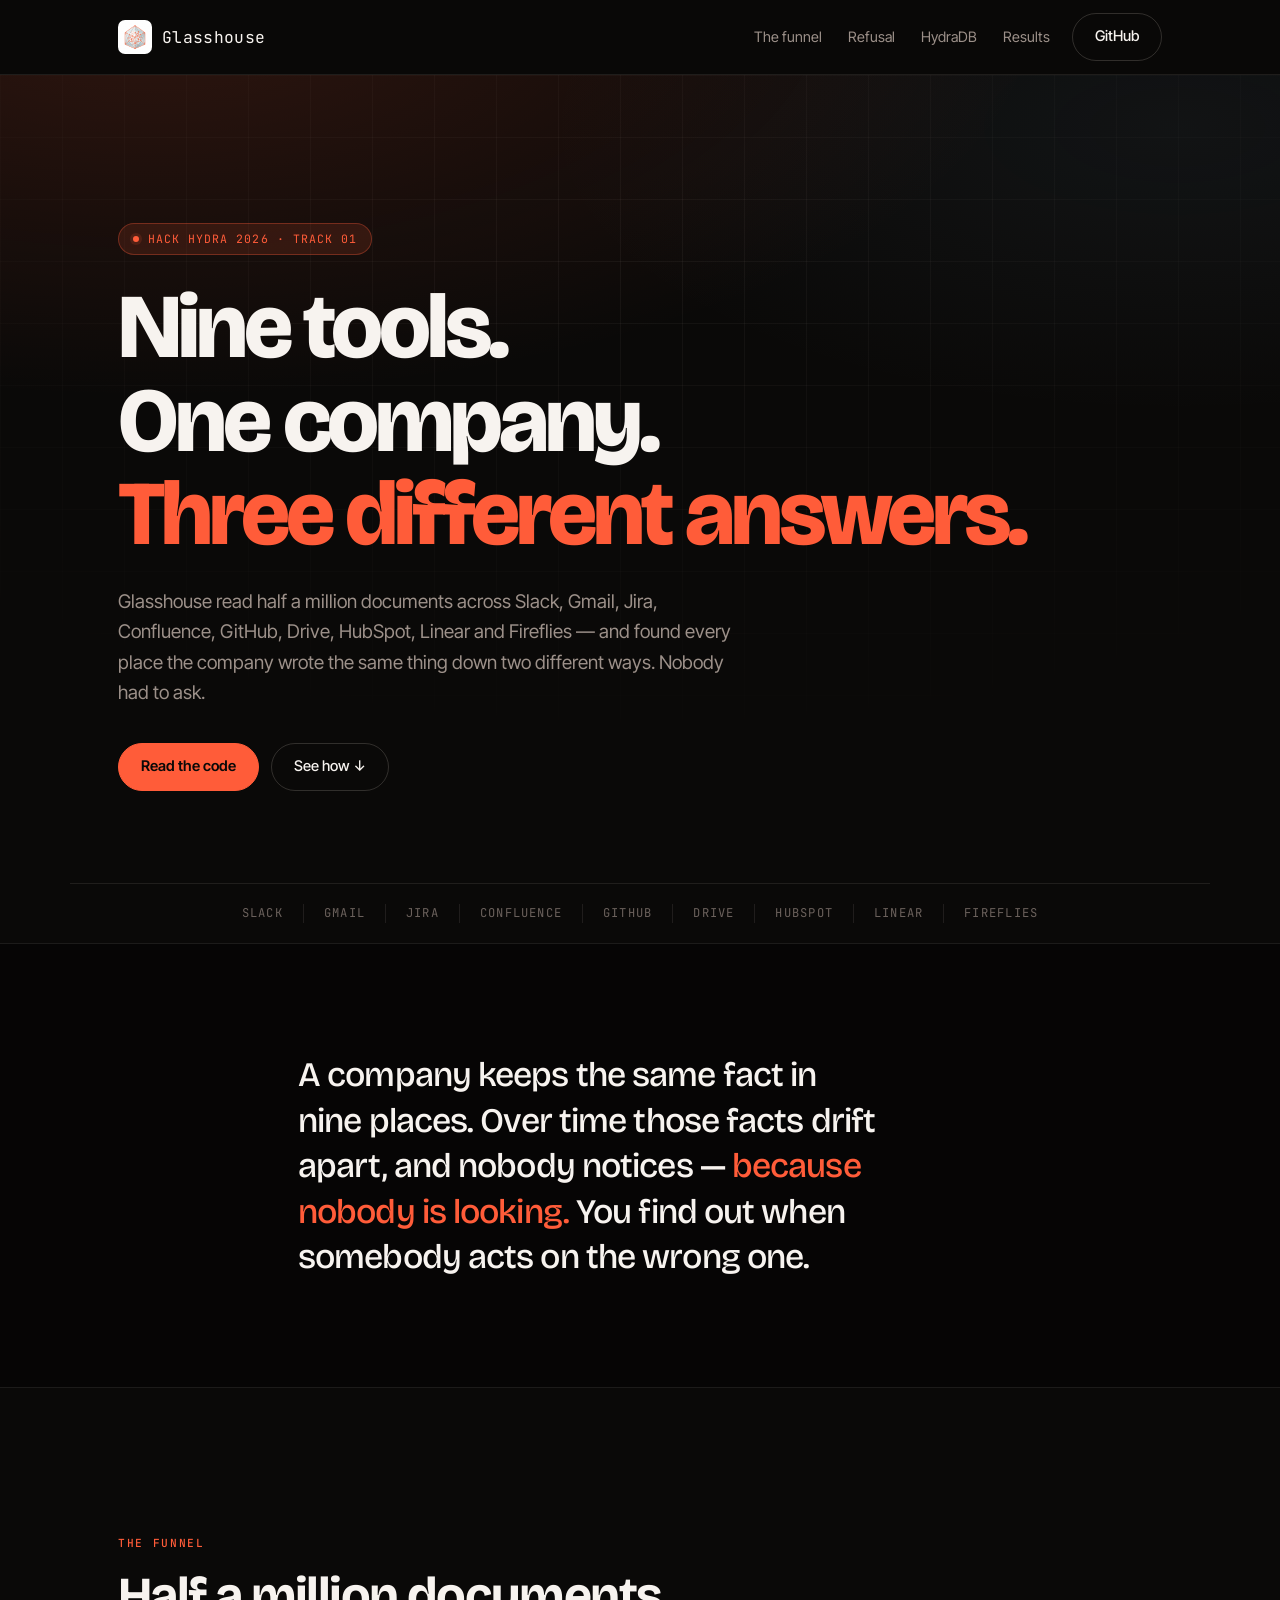
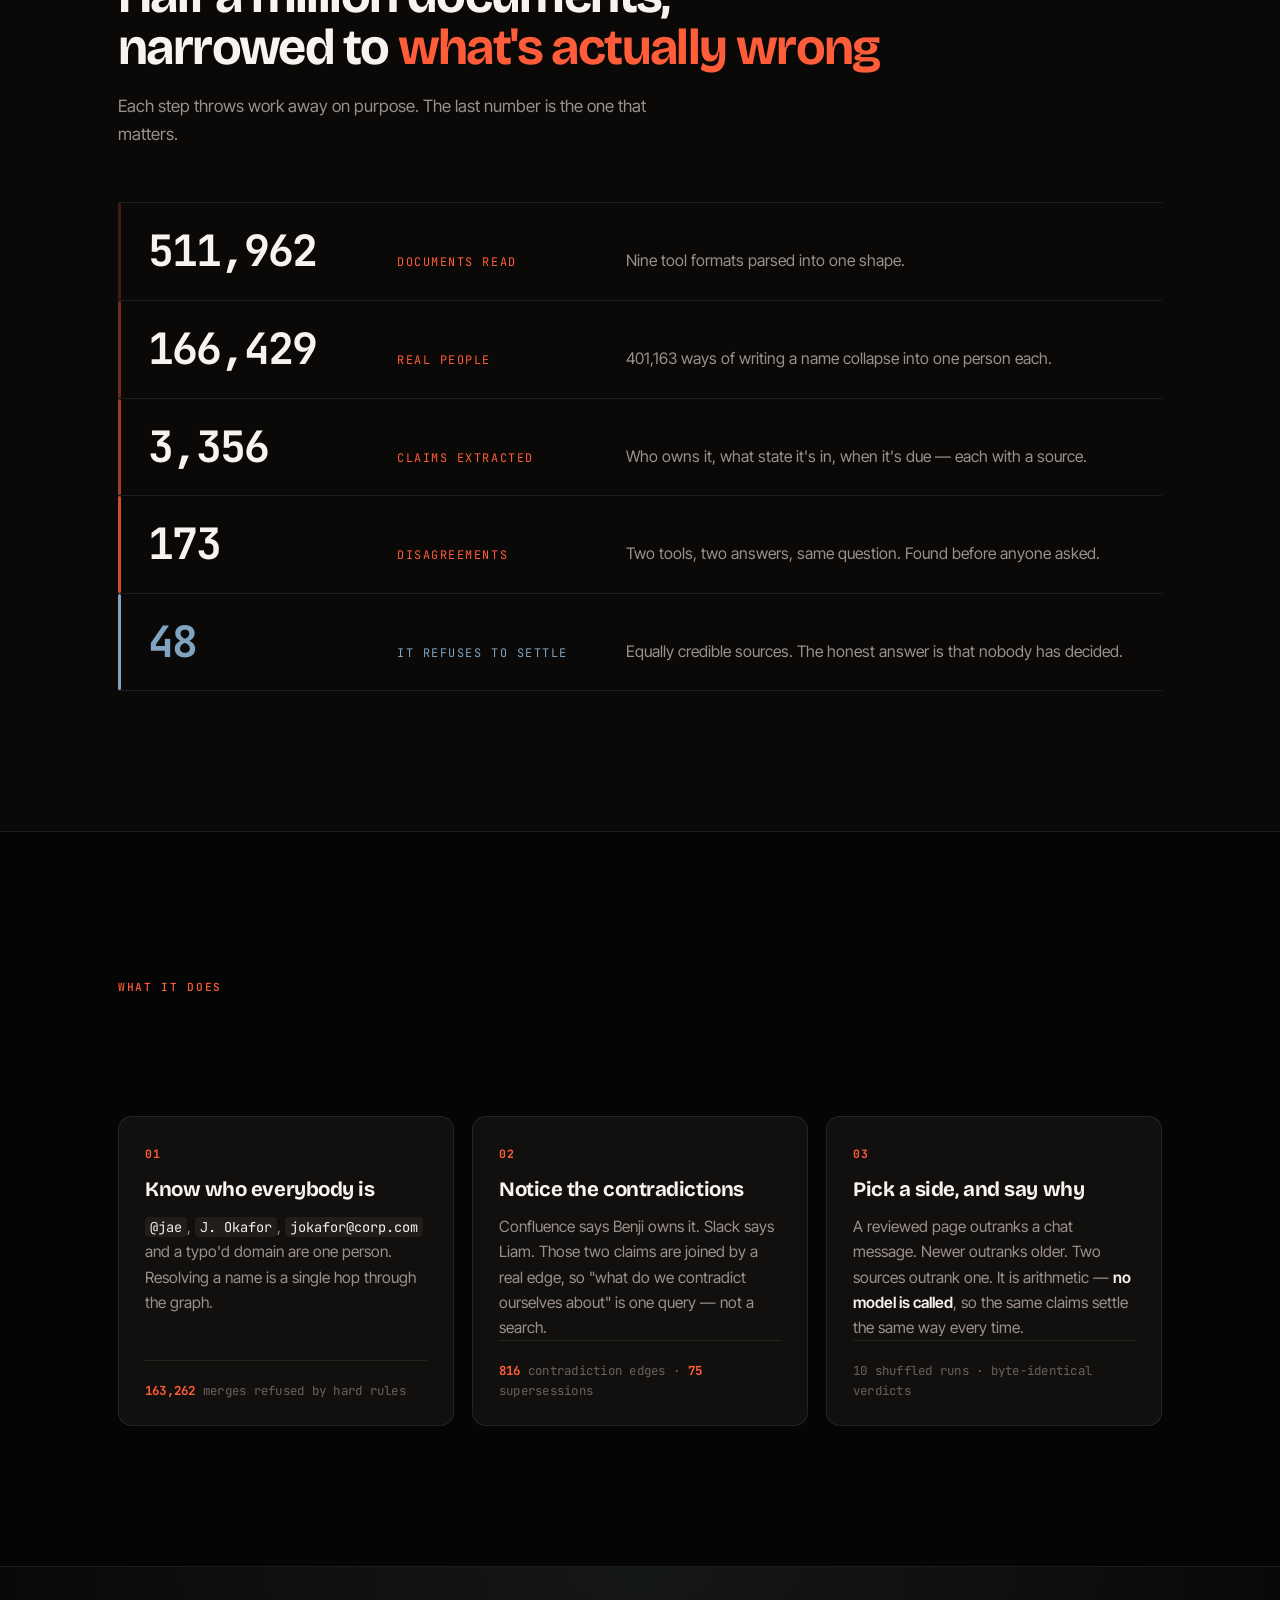
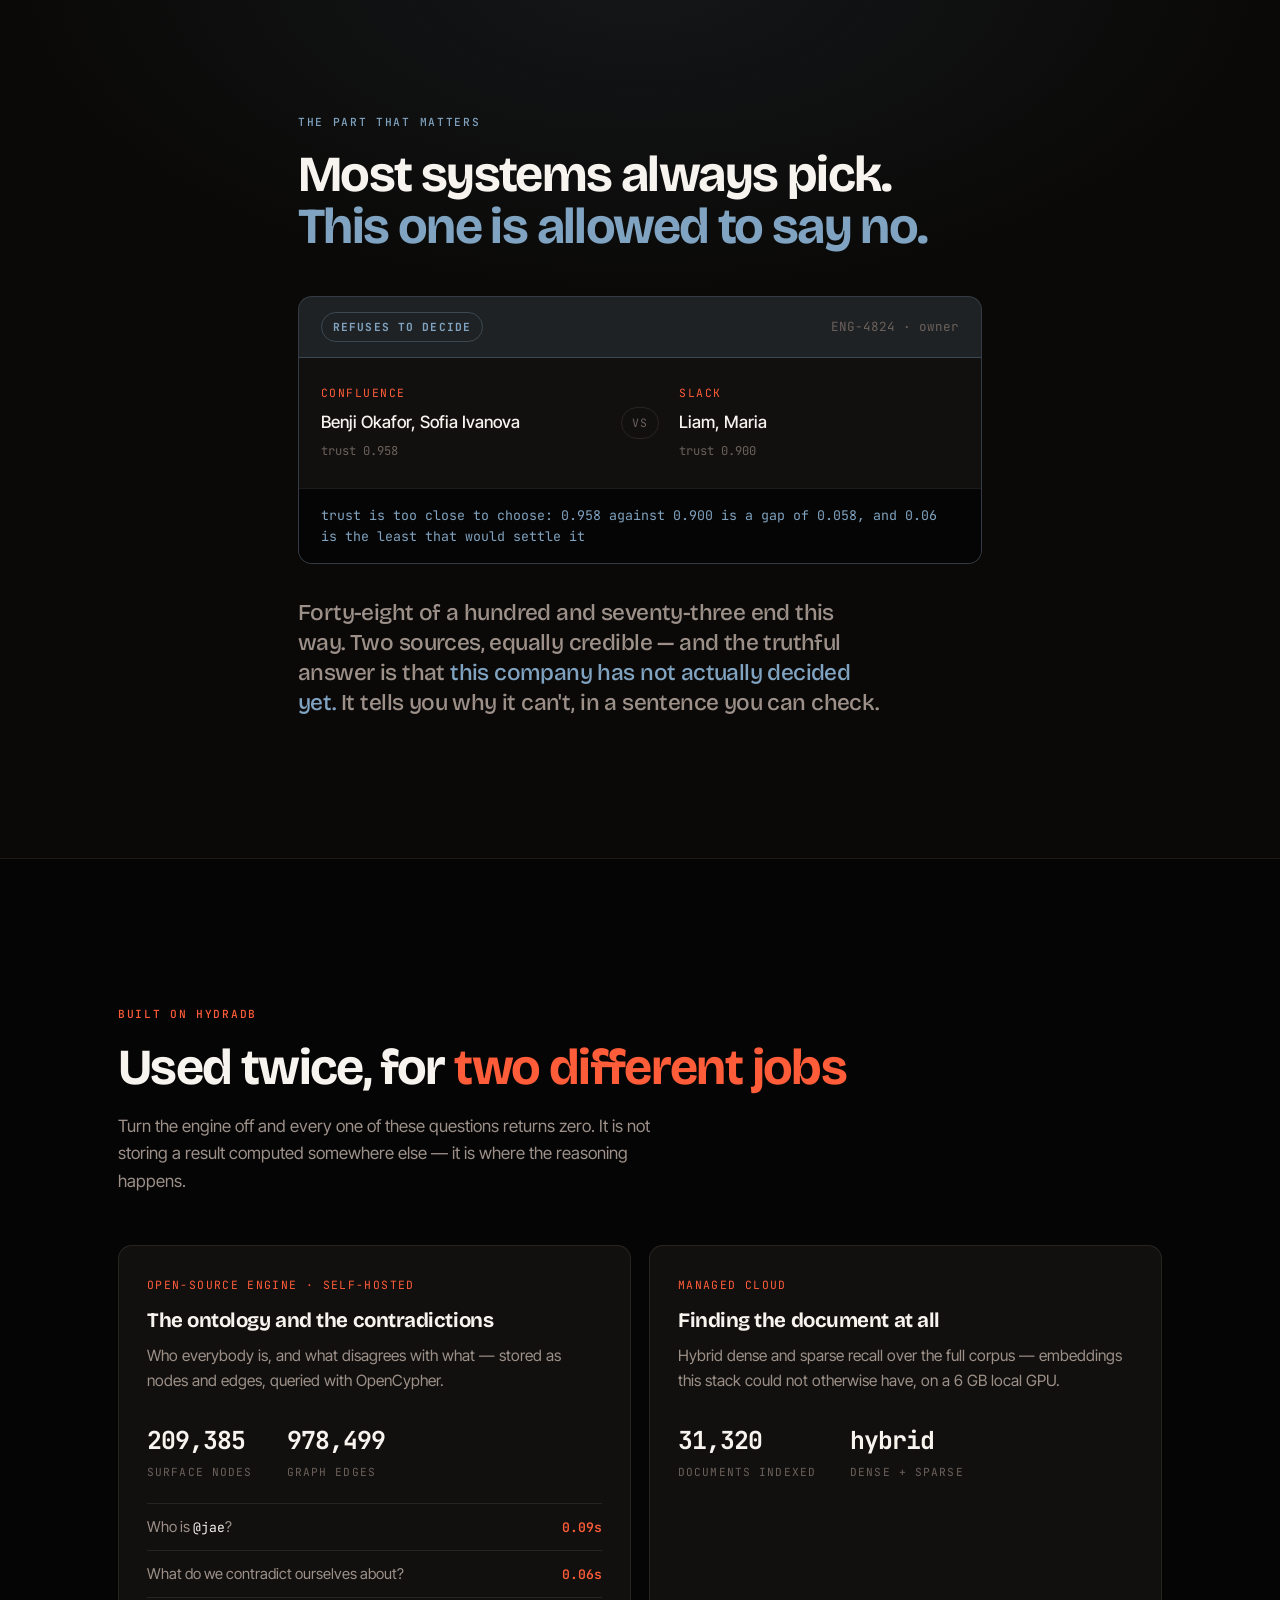
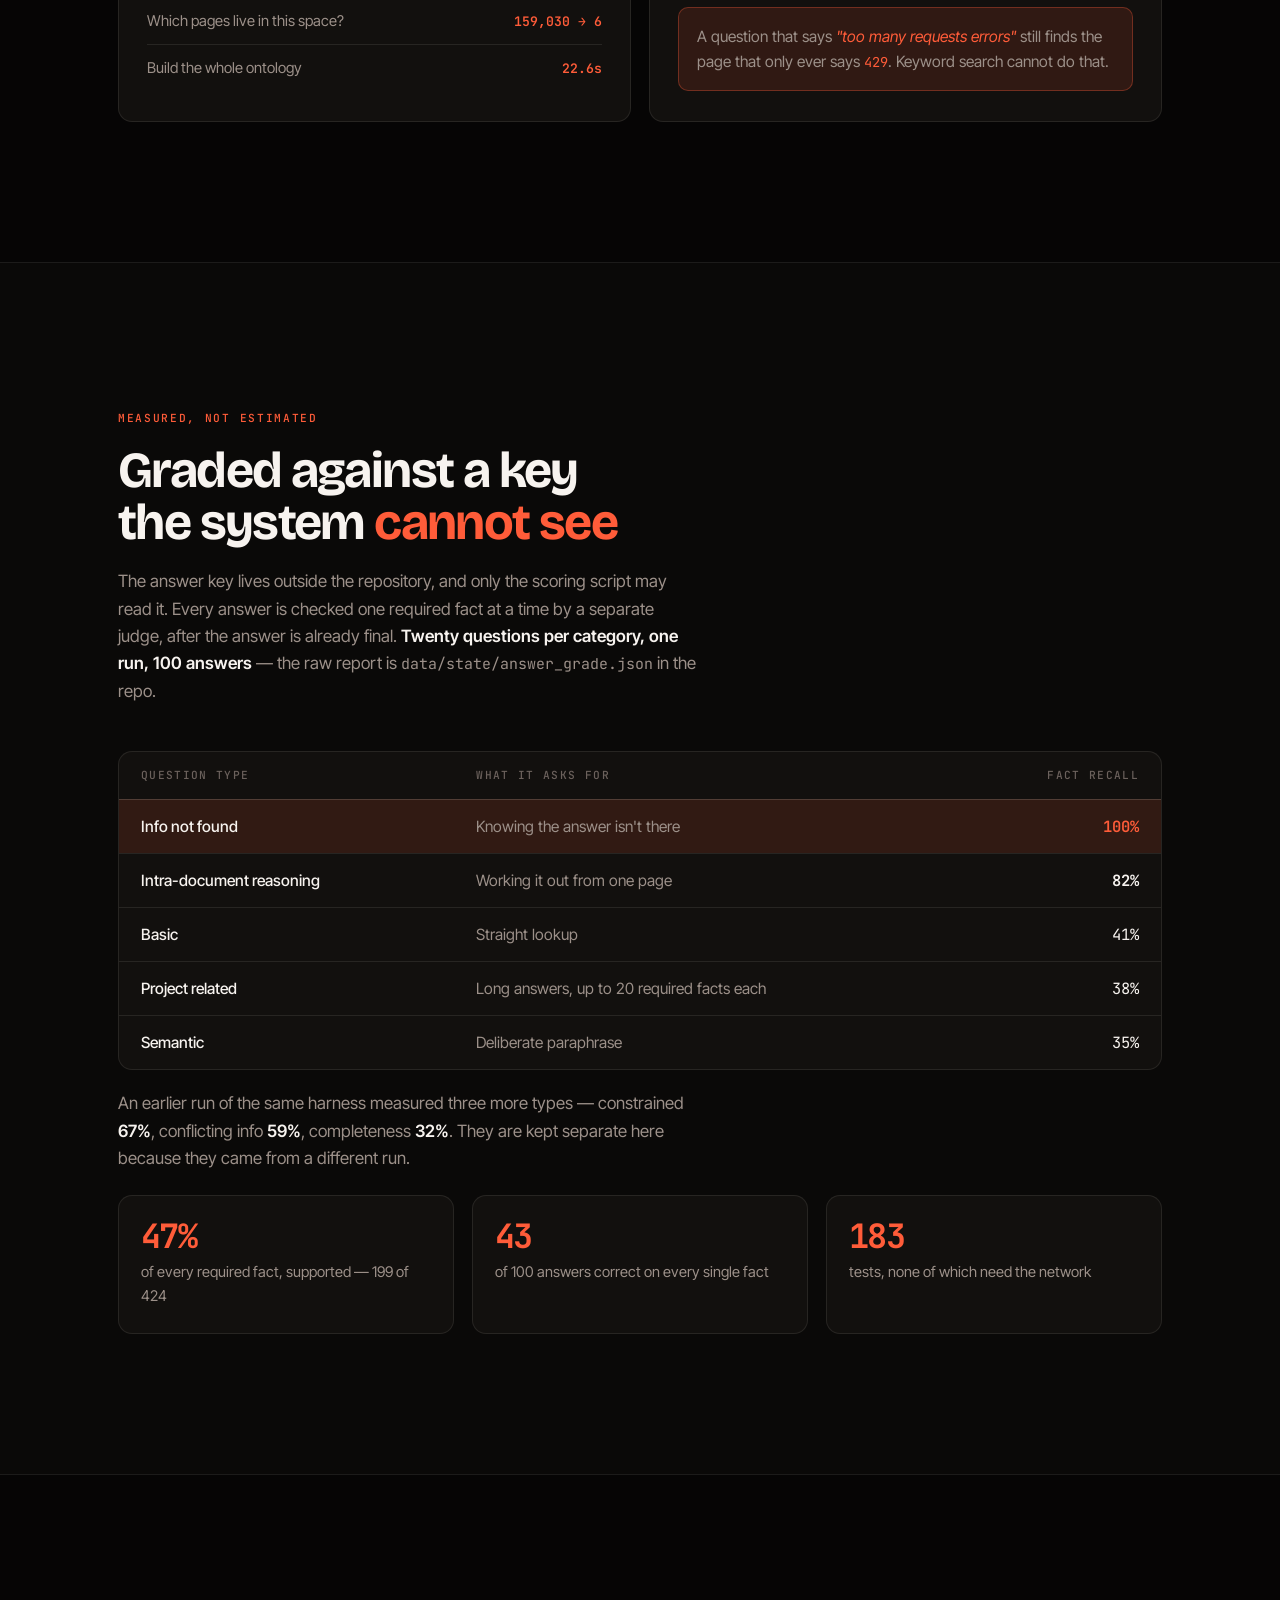
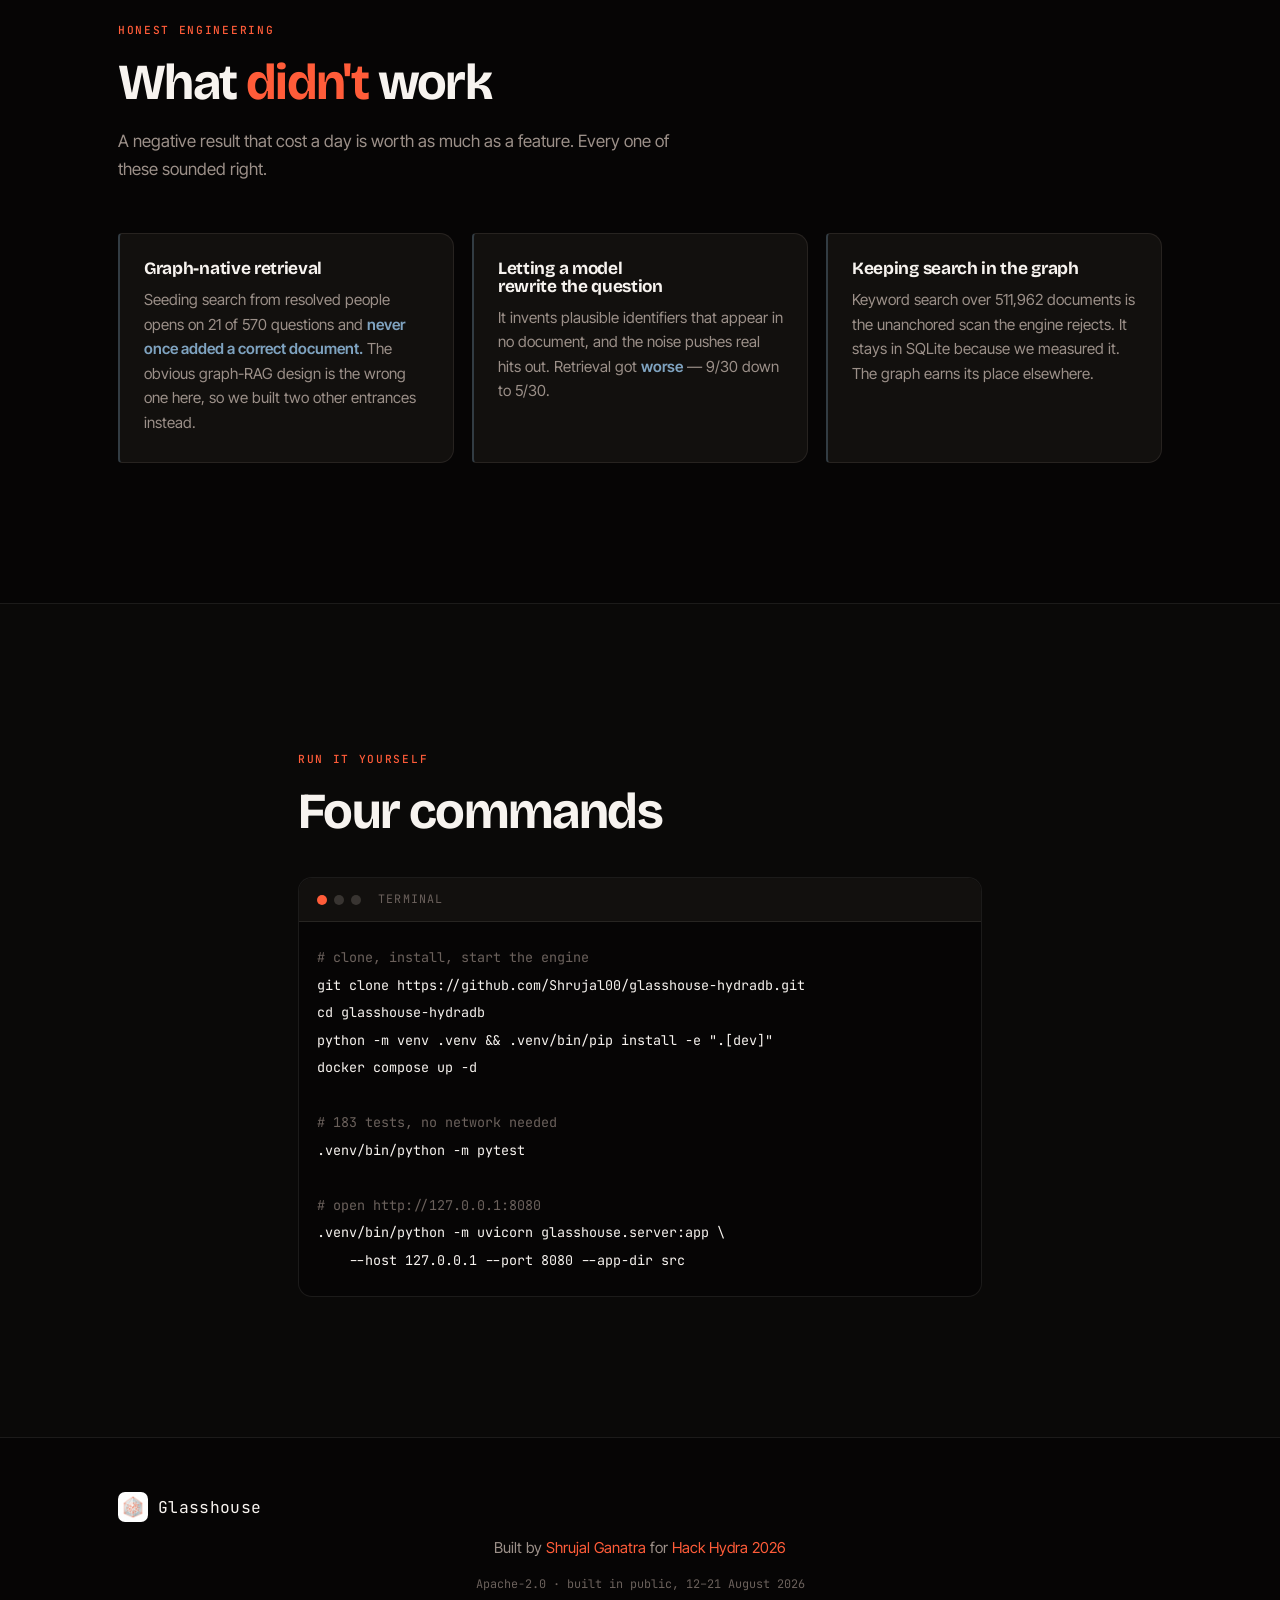
==== index.html @ 6a6db47a "Grade the two unverified categories and publish the numbers that survived" ====
<!DOCTYPE html>
<html lang="en">
<head>
<meta charset="UTF-8">
<meta name="viewport" content="width=device-width, initial-scale=1.0">
<title>Glasshouse</title>
<meta name="description" content="Nine enterprise tools disagree about who owns what. Glasshouse reads 511,962 documents, resolves who everybody is, finds every place the company contradicts itself — and refuses to answer when the evidence will not carry it.">
<link rel="preconnect" href="https://fonts.googleapis.com">
<link rel="preconnect" href="https://fonts.gstatic.com" crossorigin>
<link href="https://fonts.googleapis.com/css2?family=Bricolage+Grotesque:opsz,wght@12..96,500;12..96,700;12..96,800&family=Inter+Tight:wght@400;500;600&family=JetBrains+Mono:wght@400;500;700&display=swap" rel="stylesheet">
<link rel="stylesheet" href="styles.css">
</head>
<body>

<header class="hdr">
  <div class="hdr-in">
    <a href="#top" class="mark">
      <img src="assets/logo.webp" alt="" width="34" height="34">
      <span class="mark-txt">Glasshouse</span>
    </a>
    <nav class="nav">
      <a href="#funnel">The funnel</a>
      <a href="#refuse">Refusal</a>
      <a href="#hydra">HydraDB</a>
      <a href="#results">Results</a>
    </nav>
    <a href="https://github.com/Shrujal00/glasshouse-hydradb" target="_blank" rel="noopener" class="btn btn-ghost">GitHub</a>
    <button class="burger" aria-label="Menu" aria-expanded="false"><span></span><span></span></button>
  </div>
</header>

<div class="sheet" hidden>
  <nav>
    <a href="#funnel">The funnel</a>
    <a href="#refuse">Refusal</a>
    <a href="#hydra">HydraDB</a>
    <a href="#results">Results</a>
    <a href="https://github.com/Shrujal00/glasshouse-hydradb" target="_blank" rel="noopener">GitHub</a>
  </nav>
</div>

<!-- ══ HERO ══ -->
<section class="hero" id="top">
  <div class="wrap">
    <div class="tag anim">Hack Hydra 2026 · Track 01</div>
    <h1 class="anim" style="--d:.06s">
      Nine tools.<br>
      One&nbsp;company.<br>
      <em>Three&nbsp;different&nbsp;answers.</em>
    </h1>
    <p class="lede anim" style="--d:.14s">
      Glasshouse read half a million documents across Slack, Gmail, Jira, Confluence,
      GitHub, Drive, HubSpot, Linear and Fireflies — and found every place the company
      wrote the same thing down two different ways. Nobody had to ask.
    </p>
    <div class="row anim" style="--d:.2s">
      <a href="https://github.com/Shrujal00/glasshouse-hydradb" target="_blank" rel="noopener" class="btn btn-solid">Read the code</a>
      <a href="#funnel" class="btn btn-ghost">See how ↓</a>
    </div>
  </div>

  <div class="tools anim" style="--d:.26s">
    <span>slack</span><span>gmail</span><span>jira</span><span>confluence</span><span>github</span><span>drive</span><span>hubspot</span><span>linear</span><span>fireflies</span>
  </div>
</section>

<!-- ══ PROBLEM ══ -->
<section class="band">
  <div class="wrap narrow">
    <p class="statement anim">
      A company keeps the same fact in nine places. Over time those facts drift apart,
      and nobody notices — <span class="hl">because nobody is looking.</span>
      You find out when somebody acts on the wrong one.
    </p>
  </div>
</section>

<!-- ══ FUNNEL — the spine ══ -->
<section class="sec" id="funnel">
  <div class="wrap">
    <span class="eyebrow anim">The funnel</span>
    <h2 class="anim">Half a million documents,<br>narrowed to <span class="accent">what's actually wrong</span></h2>
    <p class="sub anim">Each step throws work away on purpose. The last number is the one that matters.</p>

    <ol class="funnel">
      <li class="anim" style="--d:.05s">
        <span class="fn-n" data-target="511962">0</span>
        <span class="fn-l">documents read</span>
        <span class="fn-d">Nine tool formats parsed into one shape.</span>
      </li>
      <li class="anim" style="--d:.1s">
        <span class="fn-n" data-target="166429">0</span>
        <span class="fn-l">real people</span>
        <span class="fn-d">401,163 ways of writing a name collapse into one person each.</span>
      </li>
      <li class="anim" style="--d:.15s">
        <span class="fn-n" data-target="3356">0</span>
        <span class="fn-l">claims extracted</span>
        <span class="fn-d">Who owns it, what state it's in, when it's due — each with a source.</span>
      </li>
      <li class="anim" style="--d:.2s">
        <span class="fn-n" data-target="173">0</span>
        <span class="fn-l">disagreements</span>
        <span class="fn-d">Two tools, two answers, same question. Found before anyone asked.</span>
      </li>
      <li class="anim last" style="--d:.25s">
        <span class="fn-n" data-target="48">0</span>
        <span class="fn-l">it refuses to settle</span>
        <span class="fn-d">Equally credible sources. The honest answer is that nobody has decided.</span>
      </li>
    </ol>
  </div>
</section>

<!-- ══ THREE THINGS ══ -->
<section class="sec alt">
  <div class="wrap">
    <span class="eyebrow anim">What it does</span>
    <h2 class="anim">Three jobs, <span class="accent">one graph</span></h2>

    <div class="grid3">
      <article class="card anim" style="--d:.05s">
        <span class="card-k">01</span>
        <h3>Know who everybody is</h3>
        <p>
          <code>@jae</code>, <code>J. Okafor</code>, <code>jokafor@corp.com</code> and a
          typo'd domain are one person. Resolving a name is a single hop through the
          graph.
        </p>
        <div class="card-f"><b>163,262</b> merges refused by hard rules</div>
      </article>

      <article class="card anim" style="--d:.12s">
        <span class="card-k">02</span>
        <h3>Notice the contradictions</h3>
        <p>
          Confluence says Benji owns it. Slack says Liam. Those two claims are joined by
          a real edge, so "what do we contradict ourselves about" is one query — not a
          search.
        </p>
        <div class="card-f"><b>816</b> contradiction edges · <b>75</b> supersessions</div>
      </article>

      <article class="card anim" style="--d:.19s">
        <span class="card-k">03</span>
        <h3>Pick a side, and say why</h3>
        <p>
          A reviewed page outranks a chat message. Newer outranks older. Two sources
          outrank one. It is arithmetic — <b>no model is called</b>, so the same claims
          settle the same way every time.
        </p>
        <div class="card-f">10 shuffled runs · byte-identical verdicts</div>
      </article>
    </div>
  </div>
</section>

<!-- ══ REFUSAL — the thesis ══ -->
<section class="sec refuse" id="refuse">
  <div class="wrap narrow">
    <span class="eyebrow halt anim">The part that matters</span>
    <h2 class="anim">Most systems always pick.<br><span class="halt-t">This one is allowed to say no.</span></h2>

    <div class="verdict anim" style="--d:.1s">
      <div class="verdict-hd">
        <span class="chip">refuses to decide</span>
        <span class="verdict-id">ENG-4824 · owner</span>
      </div>
      <div class="verdict-body">
        <div class="side">
          <span class="side-src">confluence</span>
          <span class="side-val">Benji Okafor, Sofia Ivanova</span>
          <span class="side-t">trust 0.958</span>
        </div>
        <div class="vs">vs</div>
        <div class="side">
          <span class="side-src">slack</span>
          <span class="side-val">Liam, Maria</span>
          <span class="side-t">trust 0.900</span>
        </div>
      </div>
      <p class="why">
        trust is too close to choose: 0.958 against 0.900 is a gap of 0.058,
        and 0.06 is the least that would settle it
      </p>
    </div>

    <p class="statement small anim" style="--d:.16s">
      Forty-eight of a hundred and seventy-three end this way. Two sources, equally
      credible — and the truthful answer is that <span class="hl">this company has not
      actually decided yet.</span> It tells you why it can't, in a sentence you can check.
    </p>
  </div>
</section>

<!-- ══ HYDRADB ══ -->
<section class="sec alt" id="hydra">
  <div class="wrap">
    <span class="eyebrow anim">Built on HydraDB</span>
    <h2 class="anim">Used twice, for <span class="accent">two different jobs</span></h2>
    <p class="sub anim">Turn the engine off and every one of these questions returns zero. It is not storing a result computed somewhere else — it is where the reasoning happens.</p>

    <div class="grid2">
      <article class="hcard anim" style="--d:.05s">
        <span class="hcard-k">Open-source engine · self-hosted</span>
        <h3>The ontology and the contradictions</h3>
        <p>Who everybody is, and what disagrees with what — stored as nodes and edges, queried with OpenCypher.</p>
        <div class="pair">
          <div><b data-target="209388">0</b><span>surface nodes</span></div>
          <div><b data-target="978512">0</b><span>graph edges</span></div>
        </div>
        <ul class="qs">
          <li><span>Who is <code>@jae</code>?</span><b>0.09s</b></li>
          <li><span>What do we contradict ourselves about?</span><b>0.06s</b></li>
          <li><span>Which pages live in this space?</span><b>159,030 → 6</b></li>
          <li><span>Build the whole ontology</span><b>22.6s</b></li>
        </ul>
      </article>

      <article class="hcard anim" style="--d:.12s">
        <span class="hcard-k">Managed cloud</span>
        <h3>Finding the document at all</h3>
        <p>Hybrid dense and sparse recall over the full corpus — embeddings this stack could not otherwise have, on a 6&nbsp;GB local GPU.</p>
        <div class="pair">
          <div><b data-target="31320">0</b><span>documents indexed</span></div>
          <div><b>hybrid</b><span>dense + sparse</span></div>
        </div>
        <p class="note">
          A question that says <i>"too many requests errors"</i> still finds the page that
          only ever says <code>429</code>. Keyword search cannot do that.
        </p>
      </article>
    </div>
  </div>
</section>

<!-- ══ RESULTS ══ -->
<section class="sec" id="results">
  <div class="wrap">
    <span class="eyebrow anim">Measured, not estimated</span>
    <h2 class="anim">Graded against a key<br>the system <span class="accent">cannot see</span></h2>
    <p class="sub anim">
      The answer key lives outside the repository, and only the scoring script may read
      it. Every answer is checked one required fact at a time by a separate judge, after
      the answer is already final. <b>Twenty questions per category, one run, 100 answers</b>
      — the raw report is <code>data/state/answer_grade.json</code> in the repo.
    </p>

    <div class="tbl-wrap anim" style="--d:.08s">
      <table class="tbl">
        <thead><tr><th>Question type</th><th>What it asks for</th><th>Fact recall</th></tr></thead>
        <tbody>
          <tr class="win"><td>Info not found</td><td>Knowing the answer isn't there</td><td><b>100%</b></td></tr>
          <tr><td>Intra-document reasoning</td><td>Working it out from one page</td><td><b>82%</b></td></tr>
          <tr><td>Basic</td><td>Straight lookup</td><td>41%</td></tr>
          <tr><td>Project related</td><td>Long answers, up to 20 required facts each</td><td>38%</td></tr>
          <tr><td>Semantic</td><td>Deliberate paraphrase</td><td>35%</td></tr>
        </tbody>
      </table>
    </div>

    <p class="sub anim" style="--d:.1s">
      An earlier run of the same harness measured three more types — constrained <b>67%</b>,
      conflicting info <b>59%</b>, completeness <b>32%</b>. They are kept separate here
      because they came from a different run.
    </p>

    <div class="grid3 tight">
      <div class="stat anim" style="--d:.05s"><b>47%</b><span>of every required fact, supported — 199 of 424</span></div>
      <div class="stat anim" style="--d:.1s"><b>43</b><span>of 100 answers correct on every single fact</span></div>
      <div class="stat anim" style="--d:.15s"><b data-target="183">0</b><span>tests, none of which need the network</span></div>
    </div>
  </div>
</section>

<!-- ══ NEGATIVE RESULTS ══ -->
<section class="sec alt" id="honest">
  <div class="wrap">
    <span class="eyebrow anim">Honest engineering</span>
    <h2 class="anim">What <span class="accent">didn't</span> work</h2>
    <p class="sub anim">A negative result that cost a day is worth as much as a feature. Every one of these sounded right.</p>

    <div class="grid3">
      <div class="neg anim" style="--d:.05s">
        <h4>Graph-native retrieval</h4>
        <p>Seeding search from resolved people opens on 21 of 570 questions and <b>never once added a correct document.</b> The obvious graph-RAG design is the wrong one here, so we built two other entrances instead.</p>
      </div>
      <div class="neg anim" style="--d:.12s">
        <h4>Letting a model rewrite the question</h4>
        <p>It invents plausible identifiers that appear in no document, and the noise pushes real hits out. Retrieval got <b>worse</b> — 9/30 down to 5/30.</p>
      </div>
      <div class="neg anim" style="--d:.19s">
        <h4>Keeping search in the graph</h4>
        <p>Keyword search over 511,962 documents is the unanchored scan the engine rejects. It stays in SQLite because we measured it. The graph earns its place elsewhere.</p>
      </div>
    </div>
  </div>
</section>

<!-- ══ RUN IT ══ -->
<section class="sec" id="run">
  <div class="wrap narrow">
    <span class="eyebrow anim">Run it yourself</span>
    <h2 class="anim">Four commands</h2>
    <div class="term anim" style="--d:.08s">
      <div class="term-hd"><i></i><i></i><i></i><span>terminal</span></div>
<pre><code><span class="c"># clone, install, start the engine</span>
git clone https://github.com/Shrujal00/glasshouse-hydradb.git
cd glasshouse-hydradb
python -m venv .venv &amp;&amp; .venv/bin/pip install -e ".[dev]"
docker compose up -d

<span class="c"># 183 tests, no network needed</span>
.venv/bin/python -m pytest

<span class="c"># open http://127.0.0.1:8080</span>
.venv/bin/python -m uvicorn glasshouse.server:app \
    --host 127.0.0.1 --port 8080 --app-dir src</code></pre>
    </div>
  </div>
</section>

<footer class="ftr">
  <div class="wrap">
    <div class="ftr-in">
      <a href="#top" class="mark">
        <img src="assets/logo.webp" alt="" width="30" height="30">
        <span class="mark-txt">Glasshouse</span>
      </a>
      <p>
        Built by <a href="https://github.com/Shrujal00" target="_blank" rel="noopener">Shrujal Ganatra</a>
        for <a href="https://hackhydra.hydradb.com" target="_blank" rel="noopener">Hack Hydra 2026</a>
      </p>
      <p class="fine">Apache-2.0 · built in public, 12–21 August 2026</p>
    </div>
  </div>
</footer>

<script src="main.js"></script>
</body>
</html>
---- styles.css ----
/* ─────────────────────────────────────────────────────────────
   Glasshouse — showcase
   A deliberately single-theme page: the product is a dark
   instrument panel, so the site commits to the same world.
   Every colour is painted explicitly; nothing is inherited.
   ───────────────────────────────────────────────────────────── */

@font-face {
  font-family: "Geist Pixel Circle";
  src: url("fonts/GeistPixel-Circle.woff2") format("woff2");
  font-weight: 400;
  font-display: swap;
}

:root {
  /* ground — warm near-black, biased toward the accent */
  --ink:        #0A0908;
  --ink-raise:  #12100E;
  --ink-sink:   #060505;
  --line:       rgba(255, 238, 228, 0.09);
  --line-hard:  rgba(255, 238, 228, 0.16);

  /* text — warm, never pure white */
  --paper:      #F7F3EF;
  --mute:       #9C9089;
  --faint:      #6B615C;

  /* accent — HydraDB */
  --flame:      #FF5C39;
  --flame-dim:  rgba(255, 92, 57, 0.13);
  --flame-line: rgba(255, 92, 57, 0.32);

  /* refusal — cool, deliberately NOT the accent.
     The product's signature move gets its own colour. */
  --halt:       #7FA3C0;
  --halt-dim:   rgba(127, 163, 192, 0.12);
  --halt-line:  rgba(127, 163, 192, 0.30);

  --sans: "Inter Tight", ui-sans-serif, system-ui, -apple-system, sans-serif;
  --disp: "Bricolage Grotesque", "Inter Tight", system-ui, sans-serif;
  --mono: "JetBrains Mono", ui-monospace, "SF Mono", Menlo, monospace;
  --pixel: "Geist Pixel Circle", var(--mono);

  --gut: clamp(20px, 5vw, 48px);
  --max: 1140px;
  --r: 14px;
}

*, *::before, *::after { box-sizing: border-box; margin: 0; padding: 0; }

html {
  scroll-behavior: smooth;
  scroll-padding-top: 90px;
  -webkit-font-smoothing: antialiased;
  -moz-osx-font-smoothing: grayscale;
}

body {
  background: var(--ink);
  color: var(--paper);
  font-family: var(--sans);
  font-size: 17px;
  line-height: 1.62;
  overflow-x: hidden;
}

a { color: inherit; text-decoration: none; }
img { max-width: 100%; display: block; }
b, strong { font-weight: 600; color: var(--paper); }
em { font-style: normal; }
code { font-family: var(--mono); font-size: 0.88em; }
[hidden] { display: none !important; }

::selection { background: var(--flame); color: #0A0908; }

:focus-visible {
  outline: 2px solid var(--flame);
  outline-offset: 3px;
  border-radius: 4px;
}

/* ── layout ─────────────────────────────────────────────── */

.wrap { width: 100%; max-width: var(--max); margin-inline: auto; padding-inline: var(--gut); }
.wrap.narrow { max-width: 780px; }

.sec { padding-block: clamp(72px, 11vw, 140px); background: var(--ink); }
.sec.alt { background: var(--ink-sink); border-block: 1px solid var(--line); }

/* ── type ───────────────────────────────────────────────── */

h1, h2, h3, h4 {
  font-family: var(--disp);
  font-weight: 700;
  line-height: 1.02;
  letter-spacing: -0.032em;
  text-wrap: balance;
  color: var(--paper);
}

h1 { font-size: clamp(2.9rem, 8.4vw, 5.7rem); font-weight: 800; letter-spacing: -0.045em; }
h1 em { color: var(--flame); }

h2 { font-size: clamp(2rem, 4.6vw, 3.15rem); }
h3 { font-size: 1.28rem; letter-spacing: -0.022em; line-height: 1.2; }
h4 { font-size: 1.08rem; letter-spacing: -0.018em; }

.accent   { color: var(--flame); }
.halt-t   { color: var(--halt); }

.eyebrow {
  display: inline-block;
  font-family: var(--mono);
  font-size: 0.7rem;
  font-weight: 500;
  letter-spacing: 0.15em;
  text-transform: uppercase;
  color: var(--flame);
  margin-bottom: 18px;
}
.eyebrow.halt { color: var(--halt); }

.sub {
  margin-top: 20px;
  max-width: 58ch;
  color: var(--mute);
  font-size: 1.06rem;
}

.statement {
  font-family: var(--disp);
  font-weight: 500;
  font-size: clamp(1.4rem, 3.1vw, 2.15rem);
  line-height: 1.32;
  letter-spacing: -0.026em;
  text-wrap: balance;
  color: var(--paper);
}
.statement.small { font-size: clamp(1.15rem, 2.1vw, 1.42rem); margin-top: 34px; color: var(--mute); }
.statement .hl { color: var(--flame); }
.statement.small .hl { color: var(--halt); }

/* ── header ─────────────────────────────────────────────── */

.hdr {
  position: sticky; top: 0; z-index: 90;
  background: rgba(10, 9, 8, 0.82);
  backdrop-filter: blur(14px);
  -webkit-backdrop-filter: blur(14px);
  border-bottom: 1px solid var(--line);
}
.hdr-in {
  max-width: var(--max); margin-inline: auto; padding: 13px var(--gut);
  display: flex; align-items: center; gap: 22px;
}

.mark { display: flex; align-items: center; gap: 10px; margin-right: auto; }
.mark img { border-radius: 7px; }
.mark-txt {
  font-family: var(--pixel);
  font-size: 1.02rem;
  letter-spacing: 0.02em;
  color: var(--paper);
}

.nav { display: flex; gap: 26px; }
.nav a {
  font-size: 0.9rem; color: var(--mute);
  transition: color .18s ease;
}
.nav a:hover { color: var(--paper); }

/* ── buttons ────────────────────────────────────────────── */

.btn {
  display: inline-flex; align-items: center; justify-content: center;
  padding: 11px 22px; border-radius: 999px;
  font-size: 0.92rem; font-weight: 500;
  transition: background .18s ease, border-color .18s ease, color .18s ease, transform .18s ease;
}
.btn-solid {
  background: var(--flame); color: #0A0908; font-weight: 600;
  border: 1px solid var(--flame);
}
.btn-solid:hover { background: #FF7455; border-color: #FF7455; transform: translateY(-1px); }
.btn-ghost {
  background: transparent; color: var(--paper);
  border: 1px solid var(--line-hard);
}
.btn-ghost:hover { border-color: var(--flame-line); color: var(--flame); }

.row { display: flex; flex-wrap: wrap; gap: 12px; margin-top: 34px; }

/* ── mobile menu ────────────────────────────────────────── */

.burger {
  display: none; flex-direction: column; gap: 5px;
  background: none; border: 0; cursor: pointer; padding: 6px;
}
.burger span { width: 20px; height: 1.5px; background: var(--paper); border-radius: 2px; }

.sheet {
  position: fixed; inset: 58px 0 0; z-index: 89;
  background: rgba(6, 5, 5, 0.97);
  backdrop-filter: blur(18px);
  padding: 34px var(--gut);
}
.sheet nav { display: flex; flex-direction: column; gap: 4px; }
.sheet a {
  font-family: var(--disp); font-size: 1.5rem; font-weight: 700;
  letter-spacing: -0.03em; padding: 12px 0;
  border-bottom: 1px solid var(--line);
  color: var(--paper);
}

/* ── hero ───────────────────────────────────────────────── */

.hero {
  position: relative;
  padding-block: clamp(72px, 13vw, 148px) 0;
  background:
    radial-gradient(120% 78% at 12% -8%, rgba(255, 92, 57, 0.15) 0%, transparent 58%),
    radial-gradient(90% 60% at 92% 6%, rgba(127, 163, 192, 0.07) 0%, transparent 55%),
    var(--ink);
  overflow: hidden;
}
/* faint graph-paper grid — the subject is a graph */
.hero::before {
  content: ""; position: absolute; inset: 0; pointer-events: none;
  background-image:
    linear-gradient(var(--line) 1px, transparent 1px),
    linear-gradient(90deg, var(--line) 1px, transparent 1px);
  background-size: 62px 62px;
  mask-image: radial-gradient(100% 72% at 50% 22%, #000 0%, transparent 78%);
  -webkit-mask-image: radial-gradient(100% 72% at 50% 22%, #000 0%, transparent 78%);
  opacity: .55;
}
.hero .wrap { position: relative; z-index: 1; }

.tag {
  display: inline-flex; align-items: center; gap: 9px;
  padding: 6px 14px; border-radius: 999px;
  border: 1px solid var(--flame-line); background: var(--flame-dim);
  font-family: var(--mono); font-size: 0.72rem;
  letter-spacing: 0.09em; text-transform: uppercase; color: var(--flame);
  margin-bottom: 26px;
}
.tag::before {
  content: ""; width: 6px; height: 6px; border-radius: 50%;
  background: var(--flame); box-shadow: 0 0 0 3px var(--flame-dim);
}

.lede {
  margin-top: 26px; max-width: 56ch;
  font-size: clamp(1.02rem, 1.7vw, 1.18rem);
  color: var(--mute);
}

.tools {
  position: relative; z-index: 1;
  margin-top: clamp(56px, 8vw, 92px);
  padding: 20px var(--gut);
  border-top: 1px solid var(--line);
  display: flex; flex-wrap: wrap; justify-content: center;
  gap: 10px 0;
  max-width: var(--max); margin-inline: auto;
}
.tools span {
  font-family: var(--mono); font-size: 0.76rem;
  letter-spacing: 0.1em; text-transform: uppercase;
  color: var(--faint); padding-inline: clamp(8px, 1.6vw, 20px);
  transition: color .2s ease;
}
.tools span:hover { color: var(--flame); }
.tools span + span { border-left: 1px solid var(--line); }

/* ── problem band ───────────────────────────────────────── */

.band {
  padding-block: clamp(64px, 9vw, 108px);
  background: var(--ink-sink);
  border-block: 1px solid var(--line);
}

/* ── the funnel — the page's spine ──────────────────────── */

.funnel { list-style: none; margin-top: 54px; }

.funnel li {
  position: relative;
  display: grid;
  grid-template-columns: minmax(190px, 22%) minmax(140px, 20%) 1fr;
  align-items: baseline;
  gap: 8px 26px;
  padding: 26px 0 26px 30px;
  border-top: 1px solid var(--line);
}
.funnel li:last-child { border-bottom: 1px solid var(--line); }

/* the rail: a vertical line that narrows as the numbers narrow */
.funnel li::before {
  content: ""; position: absolute; left: 0; top: 0; bottom: 0;
  width: 3px; border-radius: 2px;
  background: var(--flame);
  opacity: calc(0.22 + var(--step, 0) * 0.2);
}
.funnel li:nth-child(1) { --step: 0; }
.funnel li:nth-child(2) { --step: 1; }
.funnel li:nth-child(3) { --step: 2; }
.funnel li:nth-child(4) { --step: 3; }
.funnel li.last::before { background: var(--halt); opacity: 1; }

.fn-n {
  font-family: var(--mono); font-weight: 700;
  font-size: clamp(1.7rem, 4vw, 2.7rem);
  letter-spacing: -0.045em;
  font-variant-numeric: tabular-nums;
  color: var(--paper);
  line-height: 1;
}
.funnel li.last .fn-n { color: var(--halt); }

.fn-l {
  font-family: var(--mono); font-size: 0.74rem;
  letter-spacing: 0.13em; text-transform: uppercase;
  color: var(--flame);
}
.funnel li.last .fn-l { color: var(--halt); }

.fn-d { color: var(--mute); font-size: 0.99rem; }

/* ── cards ──────────────────────────────────────────────── */

.grid3 { display: grid; grid-template-columns: repeat(3, 1fr); gap: 18px; margin-top: 50px; }
.grid2 { display: grid; grid-template-columns: repeat(2, 1fr); gap: 18px; margin-top: 50px; }
.grid3.tight { margin-top: 22px; }

.card {
  display: flex; flex-direction: column;
  padding: 28px 26px 24px;
  background: var(--ink-raise);
  border: 1px solid var(--line);
  border-radius: var(--r);
  transition: border-color .22s ease, transform .22s ease;
}
.card:hover { border-color: var(--flame-line); transform: translateY(-3px); }

.card-k {
  font-family: var(--mono); font-size: 0.72rem; font-weight: 700;
  letter-spacing: 0.1em; color: var(--flame); margin-bottom: 14px;
}
.card h3 { margin-bottom: 12px; }
.card p { color: var(--mute); font-size: 0.97rem; }
.card code { color: var(--paper); background: rgba(255,238,228,.06); padding: 1px 5px; border-radius: 4px; }

.card-f {
  margin-top: auto; padding-top: 20px;
  border-top: 1px solid var(--line);
  font-family: var(--mono); font-size: 0.78rem;
  color: var(--faint); letter-spacing: 0.02em;
}
.card-f b { color: var(--flame); font-weight: 700; }

/* ── refusal section ────────────────────────────────────── */

.refuse {
  background:
    radial-gradient(80% 60% at 50% 0%, rgba(127, 163, 192, 0.09) 0%, transparent 62%),
    var(--ink);
}

.verdict {
  margin-top: 44px;
  border: 1px solid var(--halt-line);
  border-radius: var(--r);
  background: var(--ink-raise);
  overflow: hidden;
}
.verdict-hd {
  display: flex; align-items: center; gap: 14px; flex-wrap: wrap;
  padding: 15px 22px;
  background: var(--halt-dim);
  border-bottom: 1px solid var(--halt-line);
}
.chip {
  font-family: var(--mono); font-size: 0.7rem; font-weight: 700;
  letter-spacing: 0.1em; text-transform: uppercase;
  color: var(--halt);
  padding: 5px 11px; border-radius: 999px;
  border: 1px solid var(--halt-line);
}
.verdict-id {
  font-family: var(--mono); font-size: 0.79rem; color: var(--faint);
  margin-left: auto;
}

.verdict-body {
  display: grid; grid-template-columns: 1fr auto 1fr;
  align-items: center; gap: 20px; padding: 26px 22px;
}
.side { display: flex; flex-direction: column; gap: 6px; min-width: 0; }
.side-src {
  font-family: var(--mono); font-size: 0.71rem;
  letter-spacing: 0.13em; text-transform: uppercase; color: var(--flame);
}
.side-val { font-size: 1.06rem; font-weight: 500; color: var(--paper); }
.side-t {
  font-family: var(--mono); font-size: 0.76rem; color: var(--faint);
  font-variant-numeric: tabular-nums;
}
.vs {
  font-family: var(--mono); font-size: 0.72rem;
  letter-spacing: 0.1em; text-transform: uppercase; color: var(--faint);
  padding: 6px 10px; border-radius: 999px; border: 1px solid var(--line);
}

.why {
  padding: 16px 22px;
  border-top: 1px solid var(--line);
  background: var(--ink-sink);
  font-family: var(--mono); font-size: 0.83rem; line-height: 1.6;
  color: var(--halt);
}

/* ── hydradb cards ──────────────────────────────────────── */

.hcard {
  display: flex; flex-direction: column;
  padding: 30px 28px;
  background: var(--ink-raise);
  border: 1px solid var(--line);
  border-radius: var(--r);
}
.hcard-k {
  font-family: var(--mono); font-size: 0.71rem;
  letter-spacing: 0.12em; text-transform: uppercase;
  color: var(--flame); margin-bottom: 14px;
}
.hcard h3 { margin-bottom: 10px; }
.hcard > p { color: var(--mute); font-size: 0.97rem; }

.pair { display: flex; gap: 34px; margin: 26px 0 22px; }
.pair div { display: flex; flex-direction: column; gap: 3px; }
.pair b {
  font-family: var(--mono); font-size: 1.55rem; font-weight: 700;
  letter-spacing: -0.04em; color: var(--paper);
  font-variant-numeric: tabular-nums;
}
.pair span {
  font-family: var(--mono); font-size: 0.7rem;
  letter-spacing: 0.1em; text-transform: uppercase; color: var(--faint);
}

.qs { list-style: none; margin-top: auto; border-top: 1px solid var(--line); }
.qs li {
  display: flex; align-items: baseline; justify-content: space-between; gap: 16px;
  padding: 11px 0; border-bottom: 1px solid var(--line);
  font-size: 0.93rem; color: var(--mute);
}
.qs li:last-child { border-bottom: 0; }
.qs code { color: var(--paper); }
.qs b {
  font-family: var(--mono); font-size: 0.82rem; color: var(--flame);
  white-space: nowrap; font-variant-numeric: tabular-nums;
}

.note {
  margin-top: auto; padding: 16px 18px;
  border-radius: 10px; border: 1px solid var(--flame-line);
  background: var(--flame-dim);
  font-size: 0.93rem; color: var(--paper);
}
.note i { color: var(--flame); font-style: italic; }
.note code { color: var(--flame); }

/* ── results table ──────────────────────────────────────── */

.tbl-wrap {
  margin-top: 46px; overflow-x: auto;
  border: 1px solid var(--line); border-radius: var(--r);
  background: var(--ink-raise);
}
.tbl { width: 100%; border-collapse: collapse; min-width: 540px; }
.tbl th {
  text-align: left; padding: 14px 22px;
  font-family: var(--mono); font-size: 0.7rem; font-weight: 500;
  letter-spacing: 0.12em; text-transform: uppercase;
  color: var(--faint);
  border-bottom: 1px solid var(--line-hard);
}
.tbl th:last-child, .tbl td:last-child { text-align: right; }
.tbl td {
  padding: 14px 22px; font-size: 0.97rem; color: var(--mute);
  border-bottom: 1px solid var(--line);
}
.tbl tr:last-child td { border-bottom: 0; }
.tbl td:first-child { color: var(--paper); font-weight: 500; }
.tbl td:last-child {
  font-family: var(--mono); font-variant-numeric: tabular-nums;
  color: var(--paper);
}
.tbl tr.win td { background: var(--flame-dim); }
.tbl tr.win td:last-child b { color: var(--flame); }
.tbl tbody tr:hover td { background: rgba(255,238,228,.03); }
.tbl tr.win:hover td { background: var(--flame-dim); }

.stat {
  padding: 24px 22px;
  border: 1px solid var(--line); border-radius: var(--r);
  background: var(--ink-raise);
  display: flex; flex-direction: column; gap: 8px;
}
.stat b {
  font-family: var(--mono); font-size: 2.1rem; font-weight: 700;
  letter-spacing: -0.045em; color: var(--flame);
  font-variant-numeric: tabular-nums; line-height: 1;
}
.stat span { font-size: 0.92rem; color: var(--mute); }

/* ── negative results ───────────────────────────────────── */

.neg {
  padding: 26px 24px;
  border: 1px solid var(--line);
  border-left: 2px solid var(--halt-line);
  border-radius: 4px var(--r) var(--r) 4px;
  background: var(--ink-raise);
}
.neg h4 { margin-bottom: 10px; color: var(--paper); }
.neg p { font-size: 0.95rem; color: var(--mute); }
.neg b { color: var(--halt); }

/* ── terminal ───────────────────────────────────────────── */

.term {
  margin-top: 40px;
  border: 1px solid var(--line);
  border-radius: var(--r);
  background: var(--ink-sink);
  overflow: hidden;
}
.term-hd {
  display: flex; align-items: center; gap: 7px;
  padding: 12px 18px; border-bottom: 1px solid var(--line);
  background: var(--ink-raise);
}
.term-hd i { width: 10px; height: 10px; border-radius: 50%; background: var(--line-hard); }
.term-hd i:first-child { background: var(--flame); }
.term-hd span {
  margin-left: 10px; font-family: var(--mono); font-size: 0.73rem;
  letter-spacing: 0.1em; text-transform: uppercase; color: var(--faint);
}
.term pre { padding: 22px 18px; overflow-x: auto; }
.term code {
  font-family: var(--mono); font-size: 0.84rem; line-height: 1.85;
  color: var(--paper); white-space: pre;
}
.term .c { color: var(--faint); }

/* ── footer ─────────────────────────────────────────────── */

.ftr { padding-block: 54px; border-top: 1px solid var(--line); background: var(--ink-sink); }
.ftr-in { display: flex; flex-direction: column; align-items: center; gap: 14px; text-align: center; }
.ftr p { color: var(--mute); font-size: 0.94rem; }
.ftr a:not(.mark) { color: var(--flame); }
.ftr a:not(.mark):hover { text-decoration: underline; }
.ftr .fine { font-family: var(--mono); font-size: 0.74rem; color: var(--faint); }

/* ── reveal ─────────────────────────────────────────────── */

.anim {
  opacity: 0;
  transform: translateY(16px);
  transition: opacity .6s cubic-bezier(.22,.61,.36,1), transform .6s cubic-bezier(.22,.61,.36,1);
}
.anim.visible { opacity: 1; transform: none; }

@media (prefers-reduced-motion: reduce) {
  html { scroll-behavior: auto; }
  .anim { opacity: 1; transform: none; transition: none; }
  *, *::before, *::after { animation-duration: .01ms !important; transition-duration: .01ms !important; }
}

/* ── responsive ─────────────────────────────────────────── */

@media (max-width: 940px) {
  .grid3, .grid2 { grid-template-columns: 1fr; }
  .funnel li { grid-template-columns: 1fr; gap: 6px; padding-left: 22px; }
  .fn-l { order: -1; }
}

@media (max-width: 760px) {
  body { font-size: 16px; }
  .nav, .hdr .btn { display: none; }
  .burger { display: flex; }
  .verdict-body { grid-template-columns: 1fr; gap: 14px; }
  .vs { justify-self: start; }
  .tools span { padding-inline: 9px; font-size: 0.7rem; }
  .tools span + span { border-left: 0; }
  .pair { gap: 24px; }
}
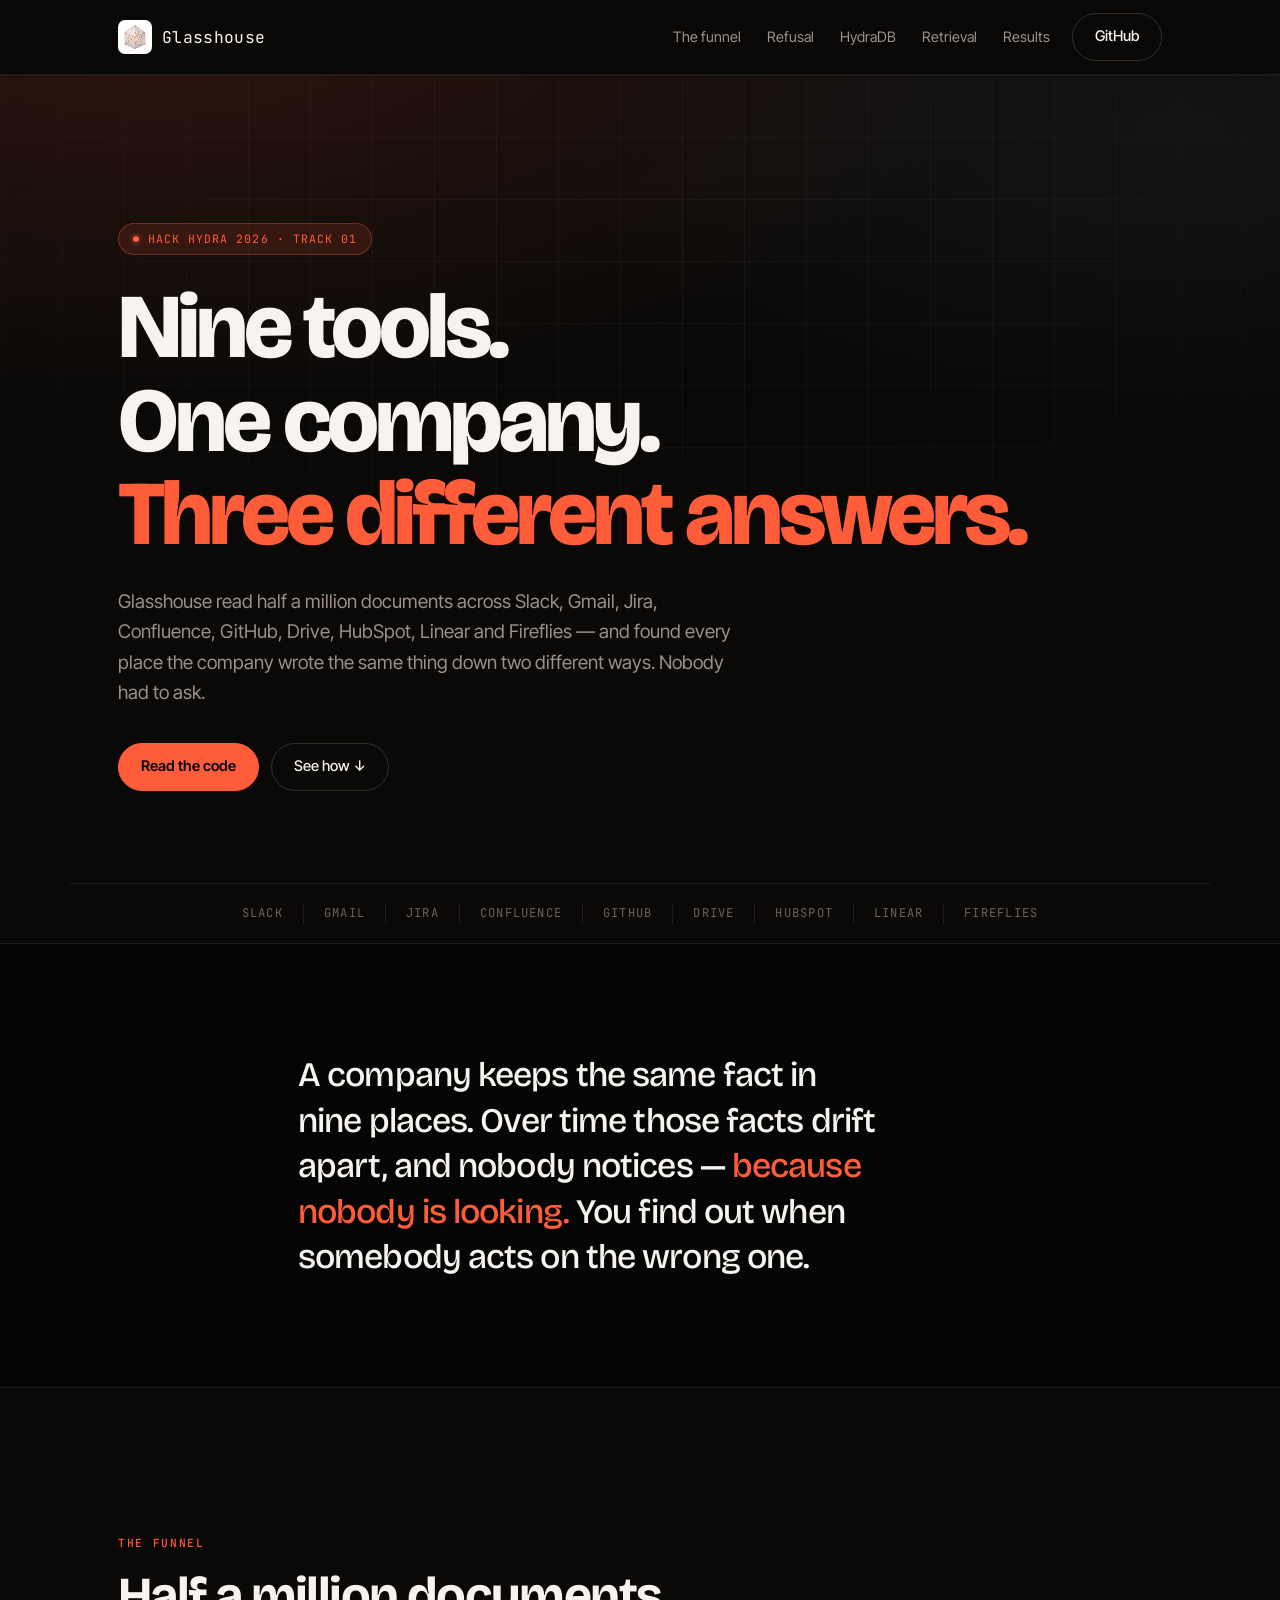
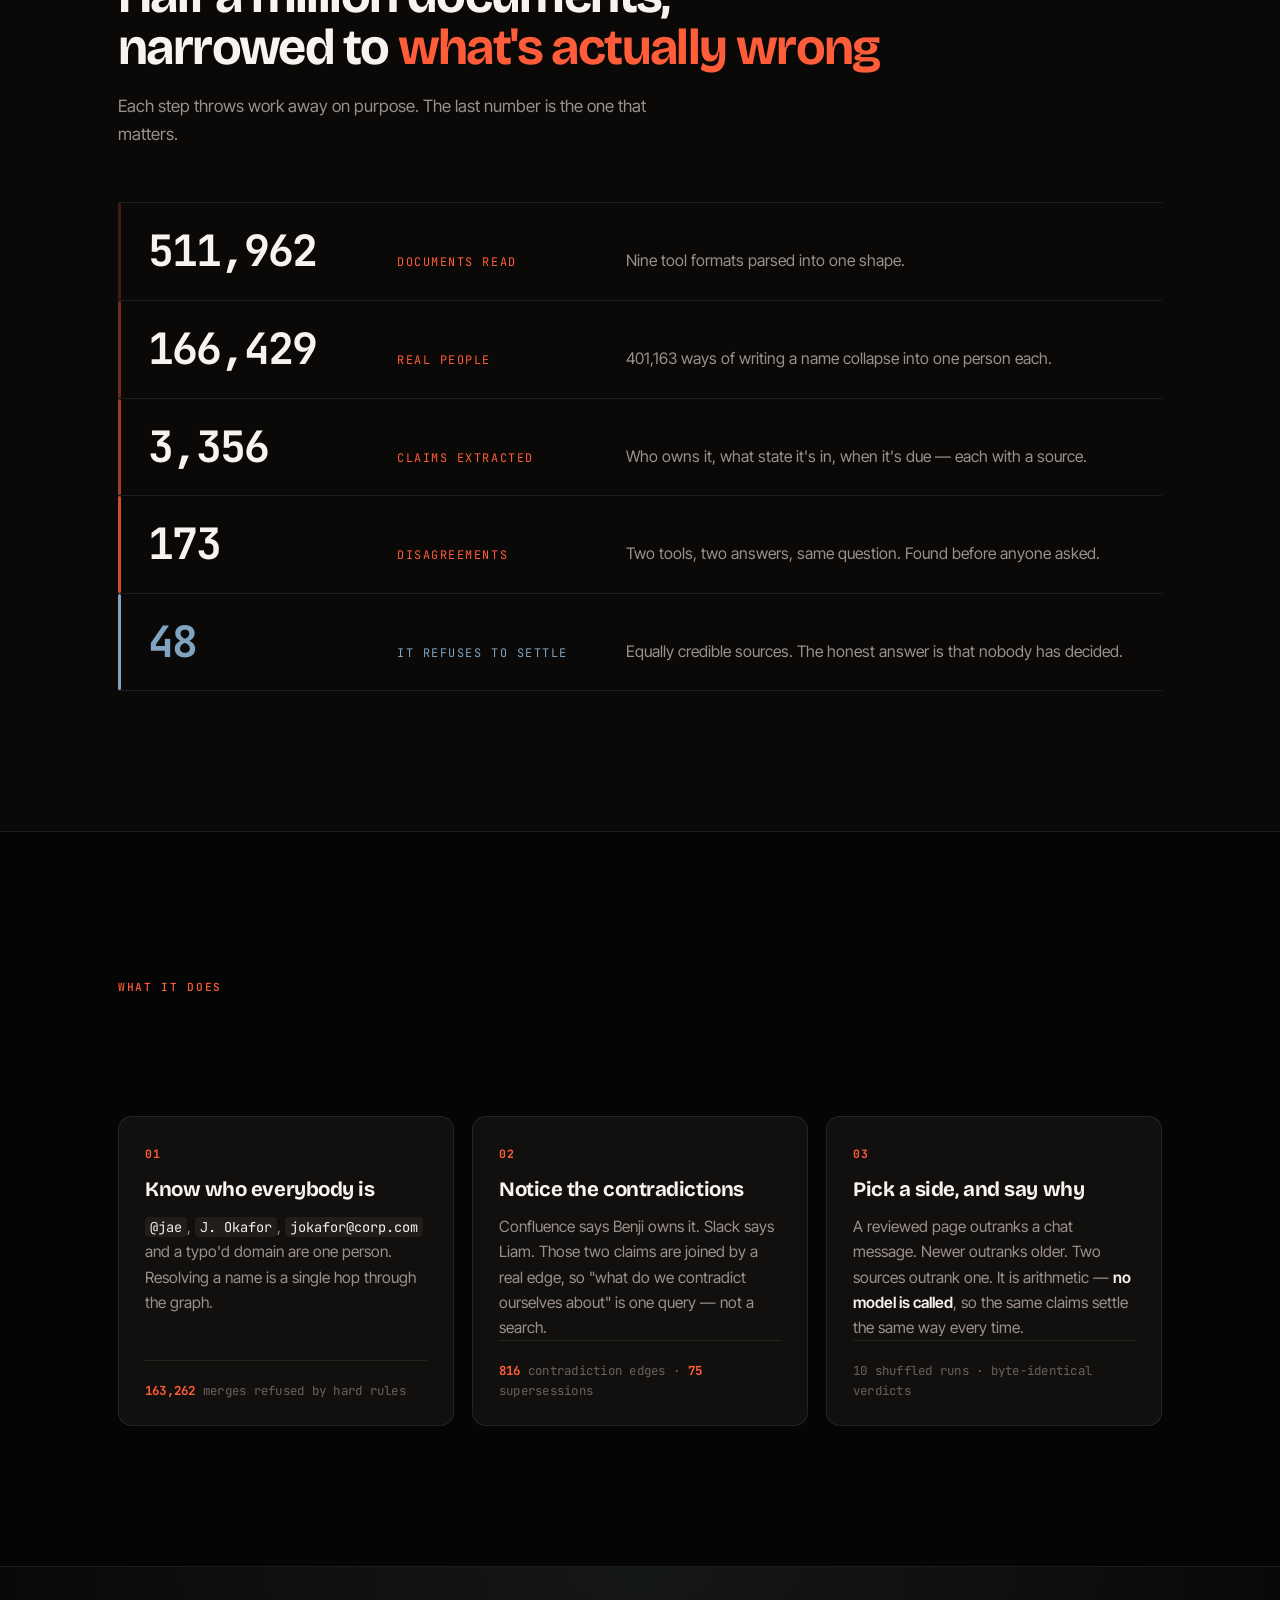
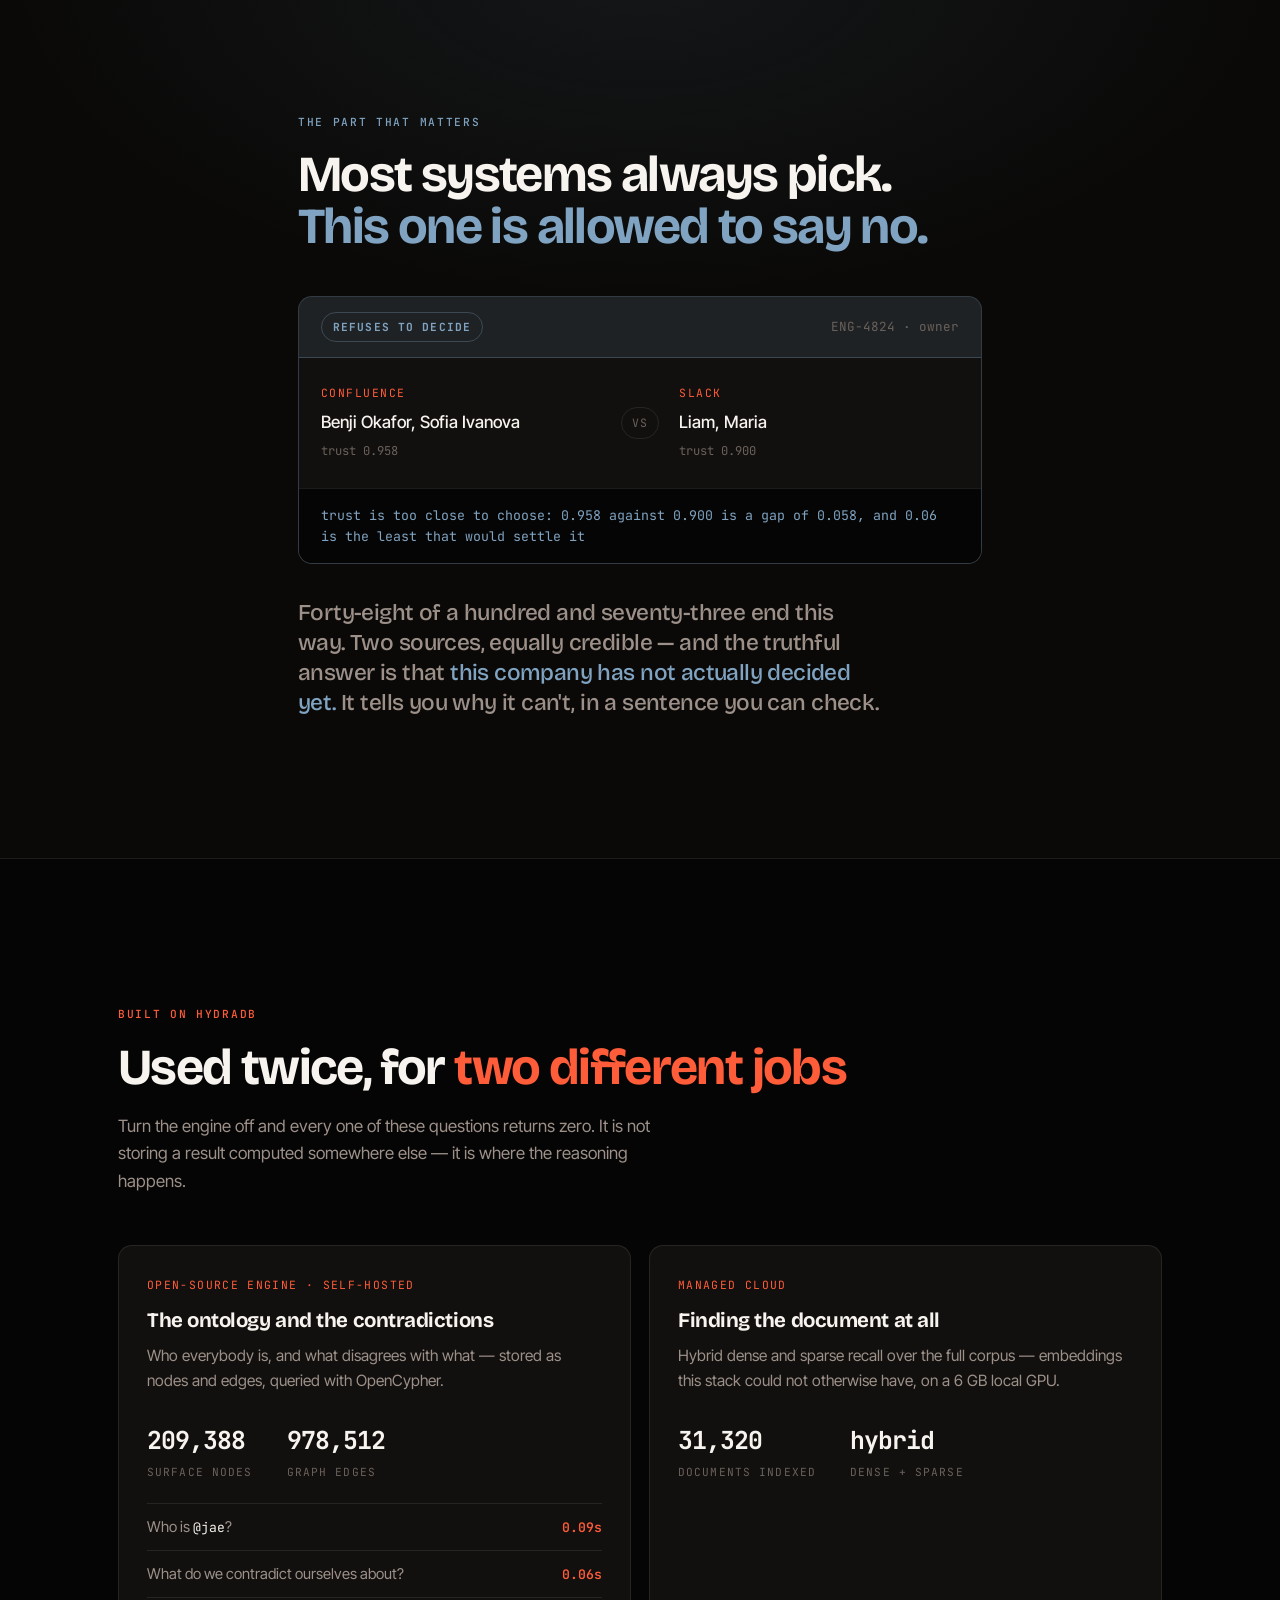
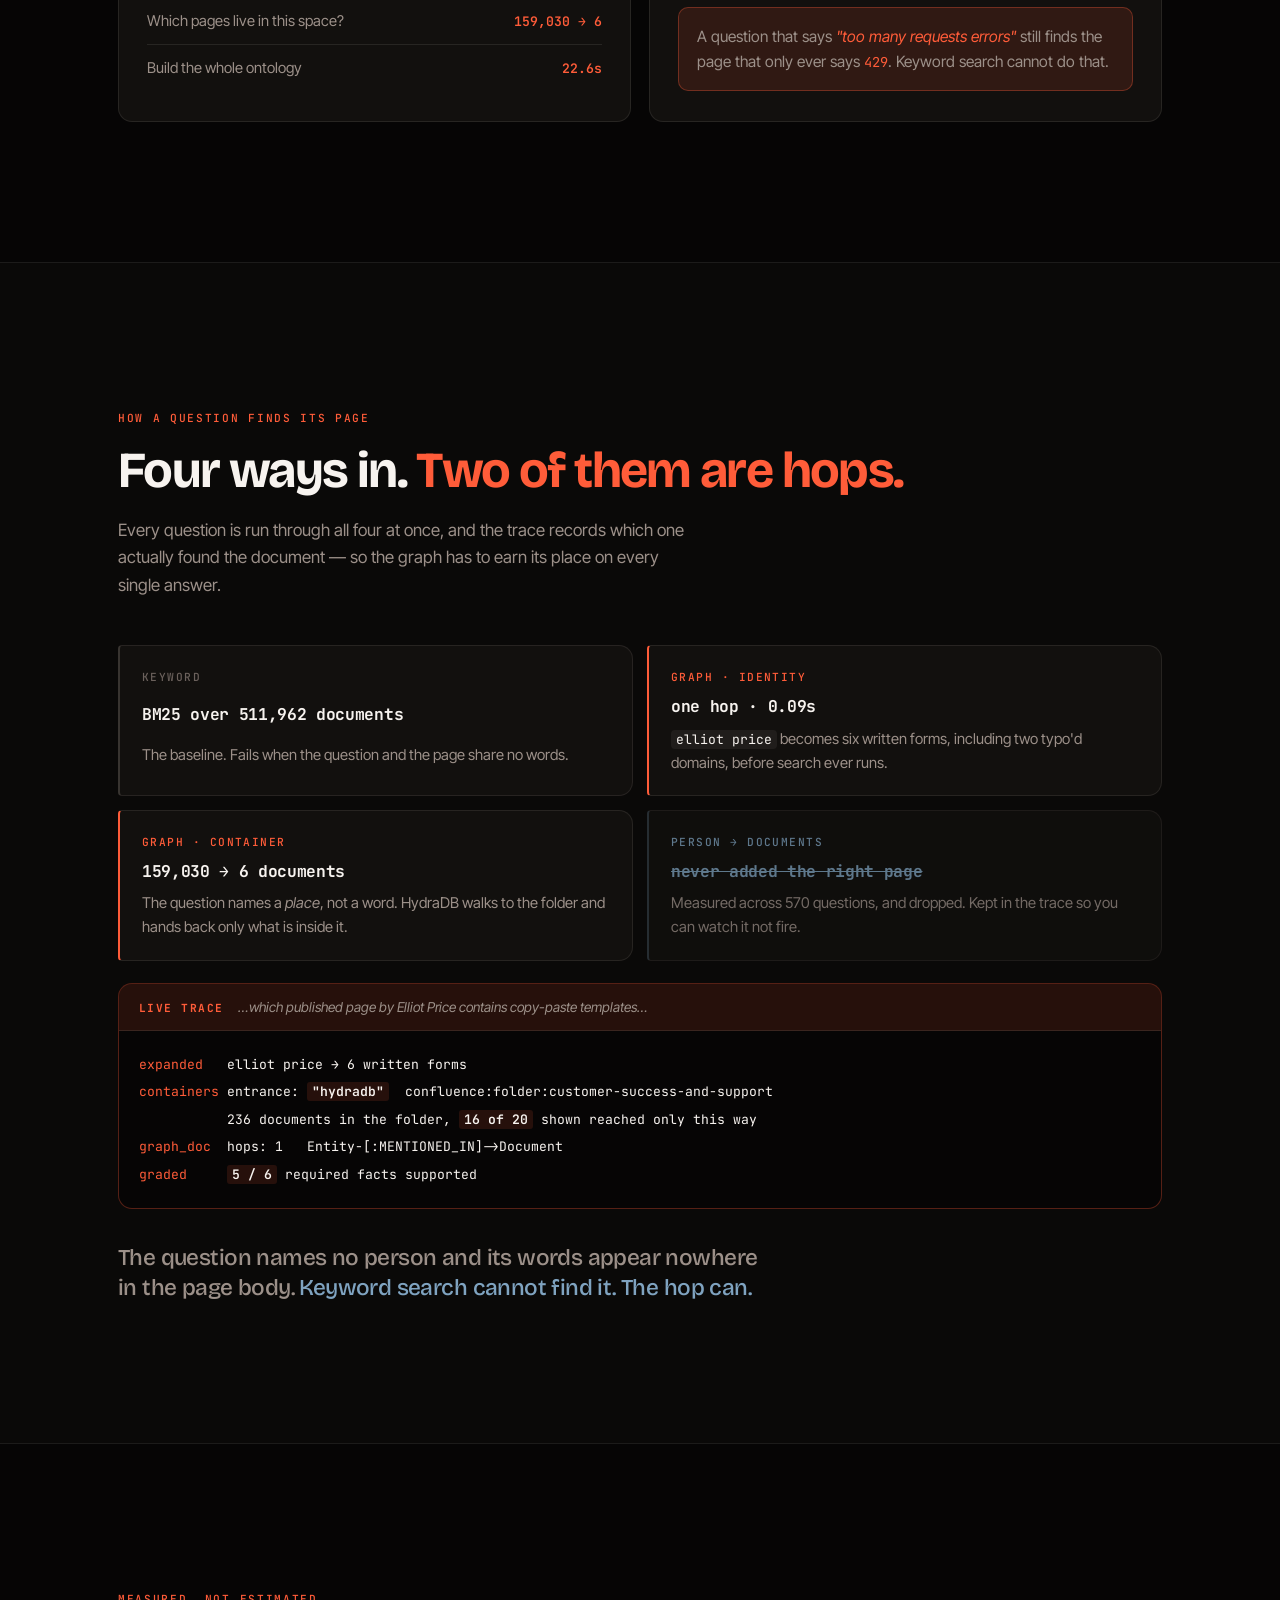
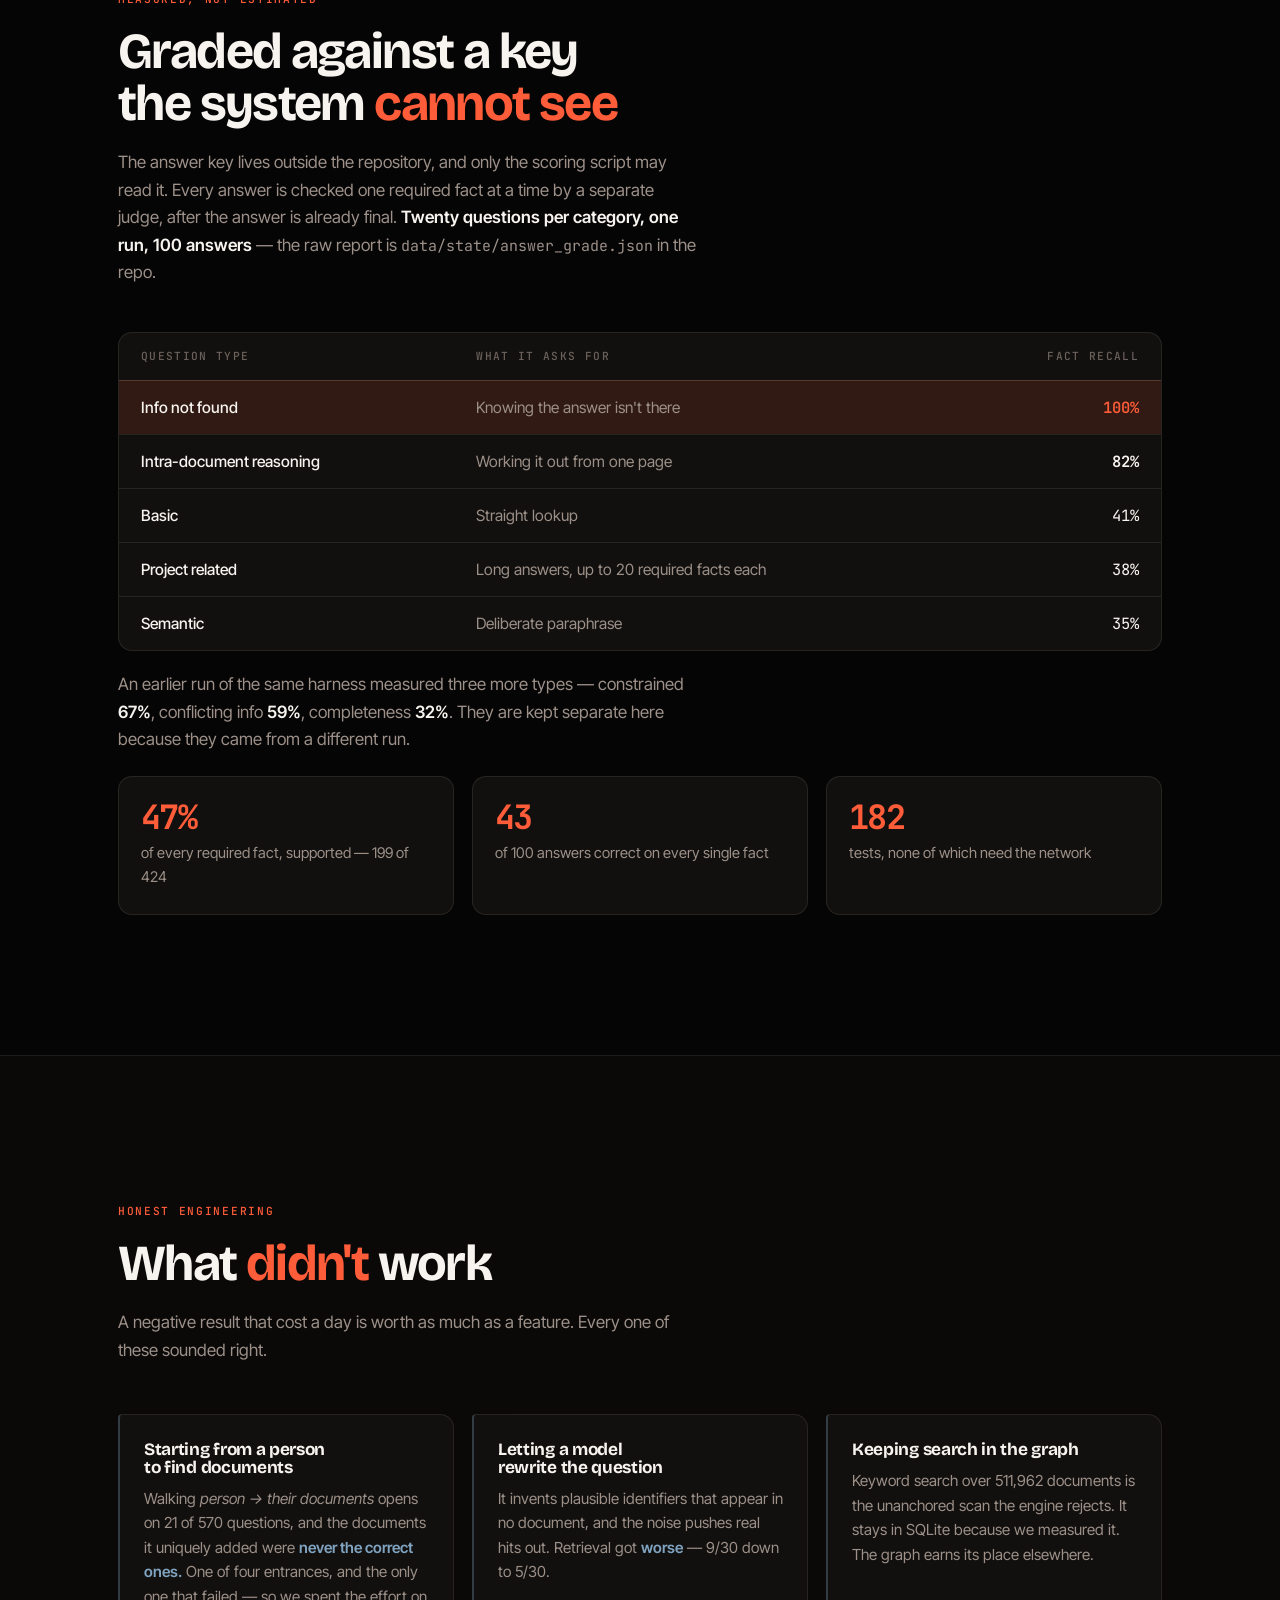
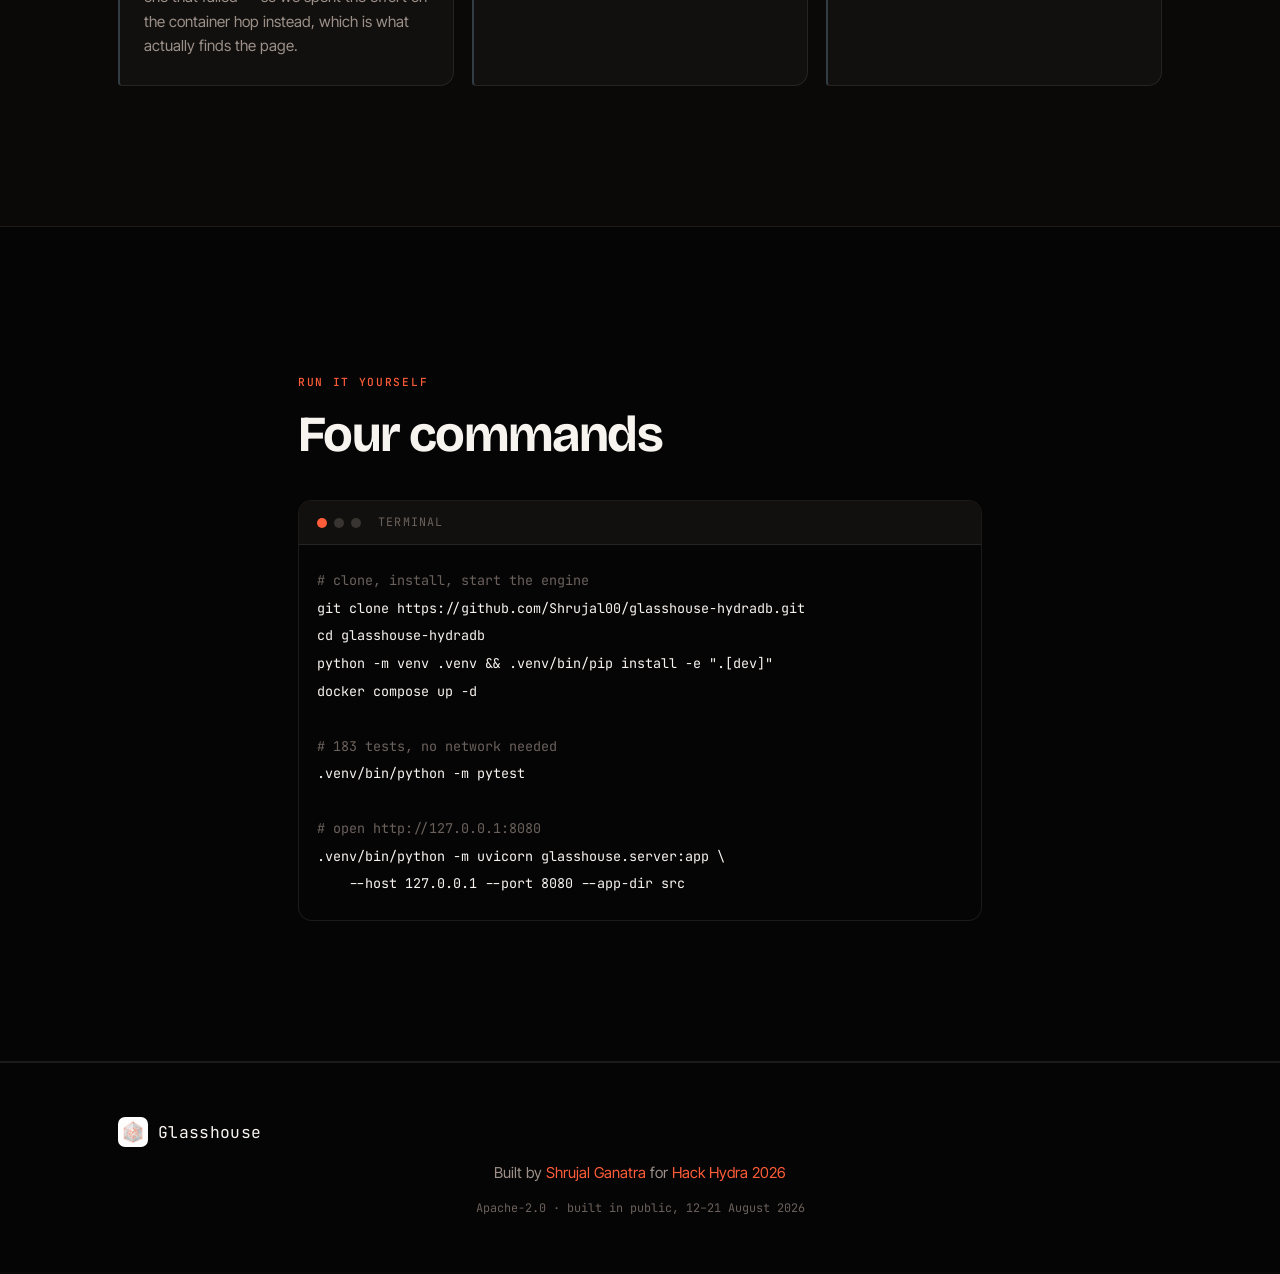
==== commit 2a6ee0f6: "Name the entrance that failed instead of the whole category, and show the three that work" ====
--- a/index.html
+++ b/index.html
@@ -22,6 +22,7 @@
       <a href="#funnel">The funnel</a>
       <a href="#refuse">Refusal</a>
       <a href="#hydra">HydraDB</a>
+      <a href="#entrances">Retrieval</a>
       <a href="#results">Results</a>
     </nav>
     <a href="https://github.com/Shrujal00/glasshouse-hydradb" target="_blank" rel="noopener" class="btn btn-ghost">GitHub</a>
@@ -34,6 +35,7 @@
     <a href="#funnel">The funnel</a>
     <a href="#refuse">Refusal</a>
     <a href="#hydra">HydraDB</a>
+      <a href="#entrances">Retrieval</a>
     <a href="#results">Results</a>
     <a href="https://github.com/Shrujal00/glasshouse-hydradb" target="_blank" rel="noopener">GitHub</a>
   </nav>
@@ -234,8 +236,54 @@
   </div>
 </section>
 
+<!-- ══ ENTRANCES ══ -->
+<section class="sec" id="entrances">
+  <div class="wrap">
+    <span class="eyebrow anim">How a question finds its page</span>
+    <h2 class="anim">Four ways in. <span class="accent">Two of them are hops.</span></h2>
+    <p class="sub anim">Every question is run through all four at once, and the trace records which one actually found the document — so the graph has to earn its place on every single answer.</p>
+
+    <div class="ents">
+      <div class="ent anim" style="--d:.05s">
+        <span class="ent-k">keyword</span>
+        <span class="ent-n">BM25 over 511,962 documents</span>
+        <span class="ent-d">The baseline. Fails when the question and the page share no words.</span>
+      </div>
+      <div class="ent graph anim" style="--d:.1s">
+        <span class="ent-k">graph · identity</span>
+        <span class="ent-n">one hop · 0.09s</span>
+        <span class="ent-d"><code>elliot price</code> becomes six written forms, including two typo'd domains, before search ever runs.</span>
+      </div>
+      <div class="ent graph anim" style="--d:.15s">
+        <span class="ent-k">graph · container</span>
+        <span class="ent-n">159,030 → 6 documents</span>
+        <span class="ent-d">The question names a <i>place</i>, not a word. HydraDB walks to the folder and hands back only what is inside it.</span>
+      </div>
+      <div class="ent dead anim" style="--d:.2s">
+        <span class="ent-k">person → documents</span>
+        <span class="ent-n">never added the right page</span>
+        <span class="ent-d">Measured across 570 questions, and dropped. Kept in the trace so you can watch it not fire.</span>
+      </div>
+    </div>
+
+    <div class="trace anim" style="--d:.25s">
+      <div class="trace-hd"><span>live trace</span><span class="trace-q">…which published page by Elliot Price contains copy-paste templates…</span></div>
+<pre><code><span class="c">expanded</span>   elliot price → 6 written forms
+<span class="c">containers</span> entrance: <b>"hydradb"</b>  confluence:folder:customer-success-and-support
+<span class="c">          </span> 236 documents in the folder, <b>16 of 20</b> shown reached only this way
+<span class="c">graph_doc</span>  hops: 1   Entity-[:MENTIONED_IN]-&gt;Document
+<span class="c">graded</span>     <b>5 / 6</b> required facts supported</code></pre>
+    </div>
+
+    <p class="statement small anim" style="--d:.3s">
+      The question names no person and its words appear nowhere in the page body.
+      <span class="hl">Keyword search cannot find it. The hop can.</span>
+    </p>
+  </div>
+</section>
+
 <!-- ══ RESULTS ══ -->
-<section class="sec" id="results">
+<section class="sec alt" id="results">
   <div class="wrap">
     <span class="eyebrow anim">Measured, not estimated</span>
     <h2 class="anim">Graded against a key<br>the system <span class="accent">cannot see</span></h2>
@@ -274,7 +322,7 @@
 </section>
 
 <!-- ══ NEGATIVE RESULTS ══ -->
-<section class="sec alt" id="honest">
+<section class="sec" id="honest">
   <div class="wrap">
     <span class="eyebrow anim">Honest engineering</span>
     <h2 class="anim">What <span class="accent">didn't</span> work</h2>
@@ -282,8 +330,8 @@
 
     <div class="grid3">
       <div class="neg anim" style="--d:.05s">
-        <h4>Graph-native retrieval</h4>
-        <p>Seeding search from resolved people opens on 21 of 570 questions and <b>never once added a correct document.</b> The obvious graph-RAG design is the wrong one here, so we built two other entrances instead.</p>
+        <h4>Starting from a person to find documents</h4>
+        <p>Walking <i>person → their documents</i> opens on 21 of 570 questions, and the documents it uniquely added were <b>never the correct ones.</b> One of four entrances, and the only one that failed — so we spent the effort on the container hop instead, which is what actually finds the page.</p>
       </div>
       <div class="neg anim" style="--d:.12s">
         <h4>Letting a model rewrite the question</h4>
@@ -298,7 +346,7 @@
 </section>
 
 <!-- ══ RUN IT ══ -->
-<section class="sec" id="run">
+<section class="sec alt" id="run">
   <div class="wrap narrow">
     <span class="eyebrow anim">Run it yourself</span>
     <h2 class="anim">Four commands</h2>
--- a/styles.css
+++ b/styles.css
@@ -599,3 +599,75 @@
   .tools span + span { border-left: 0; }
   .pair { gap: 24px; }
 }
+
+/* ── the four entrances ─────────────────────────────────── */
+
+.ents {
+  display: grid;
+  grid-template-columns: repeat(2, 1fr);
+  gap: 14px;
+  margin-top: 46px;
+}
+
+.ent {
+  display: grid;
+  gap: 7px;
+  padding: 22px 22px 20px;
+  border: 1px solid var(--line);
+  border-left: 2px solid var(--line-hard);
+  border-radius: 4px var(--r) var(--r) 4px;
+  background: var(--ink-raise);
+}
+.ent.graph { border-left-color: var(--flame); }
+.ent.dead  { border-left-color: var(--halt-line); opacity: .72; }
+
+.ent-k {
+  font-family: var(--mono); font-size: 0.7rem; font-weight: 500;
+  letter-spacing: 0.13em; text-transform: uppercase; color: var(--faint);
+}
+.ent.graph .ent-k { color: var(--flame); }
+.ent.dead  .ent-k { color: var(--halt); }
+
+.ent-n {
+  font-family: var(--mono); font-size: 1.02rem; font-weight: 700;
+  letter-spacing: -0.02em; color: var(--paper);
+  font-variant-numeric: tabular-nums;
+}
+.ent.dead .ent-n { color: var(--halt); text-decoration: line-through; text-decoration-thickness: 1px; }
+
+.ent-d { font-size: 0.93rem; color: var(--mute); }
+.ent-d code { color: var(--paper); background: rgba(255,238,228,.06); padding: 1px 5px; border-radius: 4px; }
+
+/* ── live trace ─────────────────────────────────────────── */
+
+.trace {
+  margin-top: 22px;
+  border: 1px solid var(--flame-line);
+  border-radius: var(--r);
+  background: var(--ink-sink);
+  overflow: hidden;
+}
+.trace-hd {
+  display: flex; align-items: baseline; gap: 14px; flex-wrap: wrap;
+  padding: 12px 20px;
+  border-bottom: 1px solid var(--line);
+  background: var(--flame-dim);
+}
+.trace-hd > span:first-child {
+  font-family: var(--mono); font-size: 0.7rem; font-weight: 700;
+  letter-spacing: 0.13em; text-transform: uppercase; color: var(--flame);
+}
+.trace-q { font-size: 0.85rem; color: var(--mute); font-style: italic; }
+
+.trace pre { padding: 20px; overflow-x: auto; }
+.trace code {
+  font-family: var(--mono); font-size: 0.82rem; line-height: 1.9;
+  color: var(--paper); white-space: pre;
+}
+.trace .c { color: var(--flame); }
+.trace b  { color: var(--paper); background: var(--flame-dim); padding: 1px 5px; border-radius: 3px; }
+
+@media (max-width: 760px) {
+  .ents { grid-template-columns: 1fr; }
+  .trace code { font-size: 0.74rem; }
+}
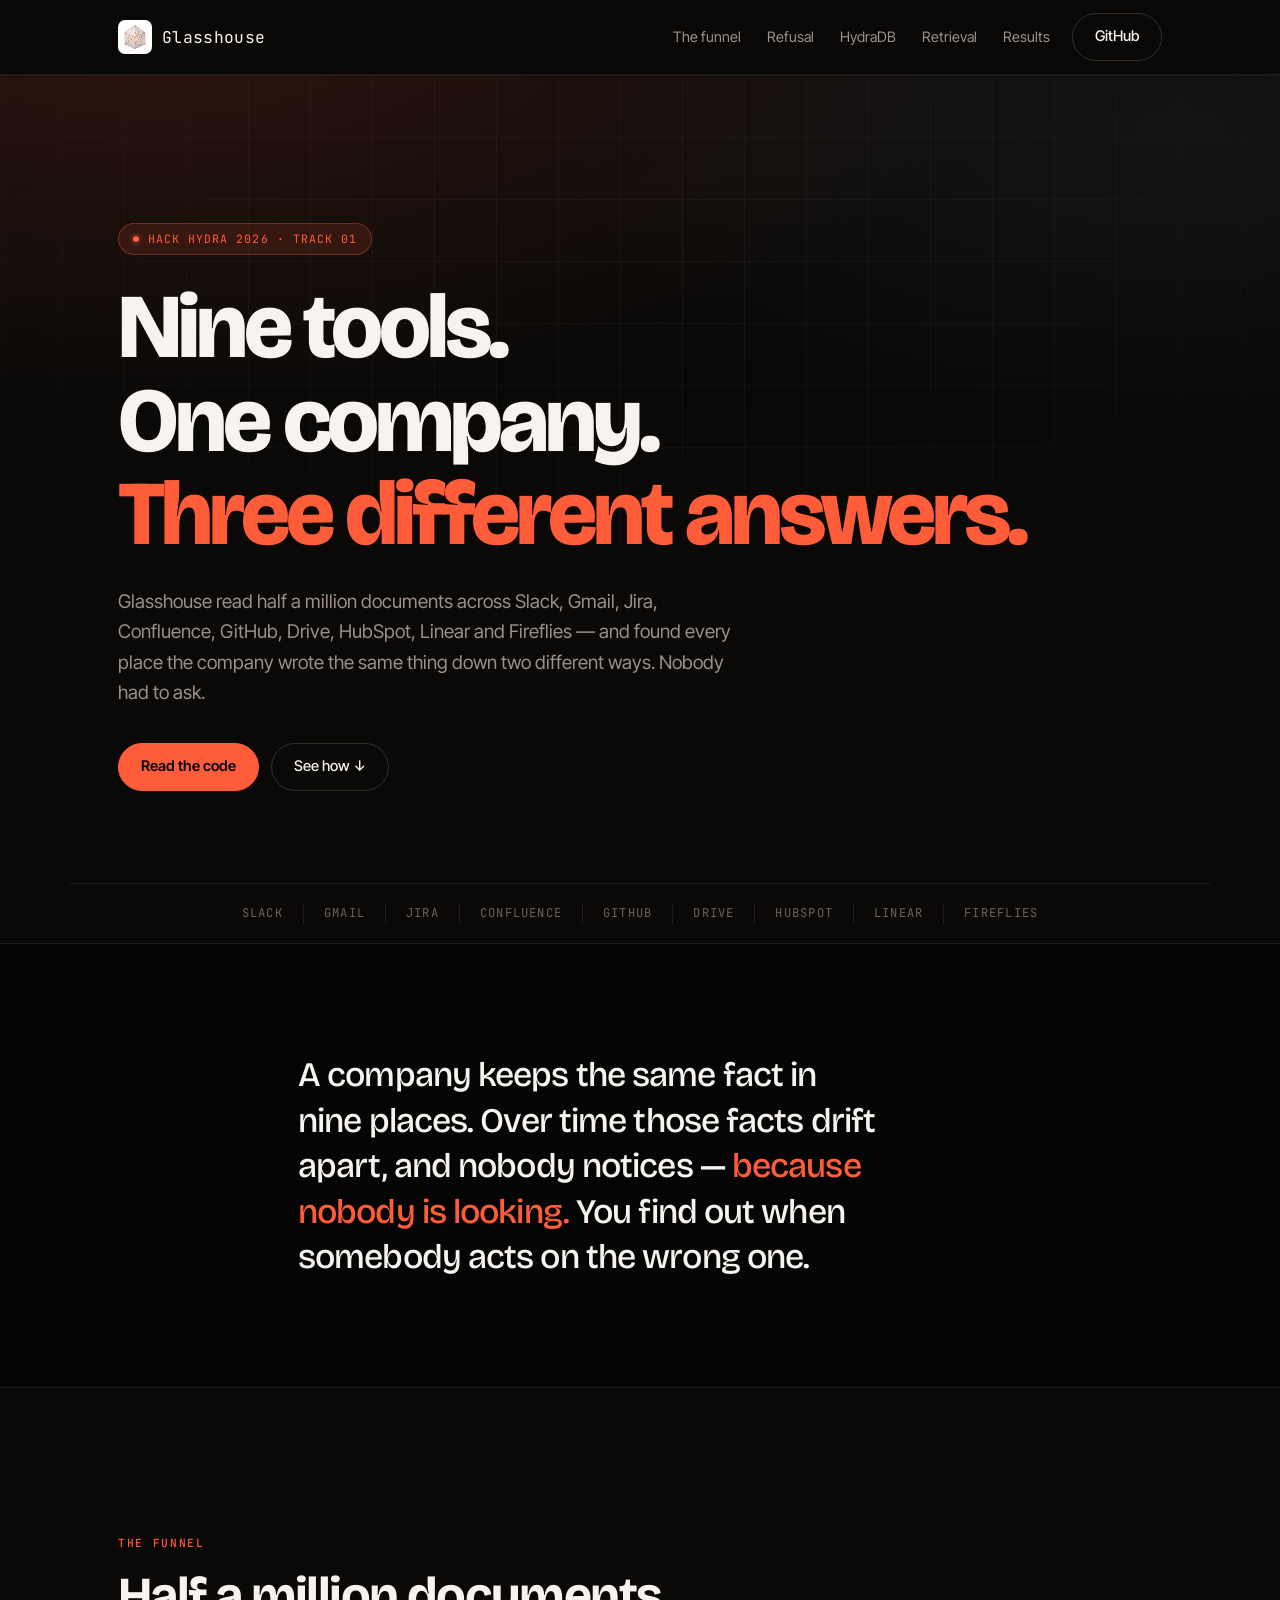
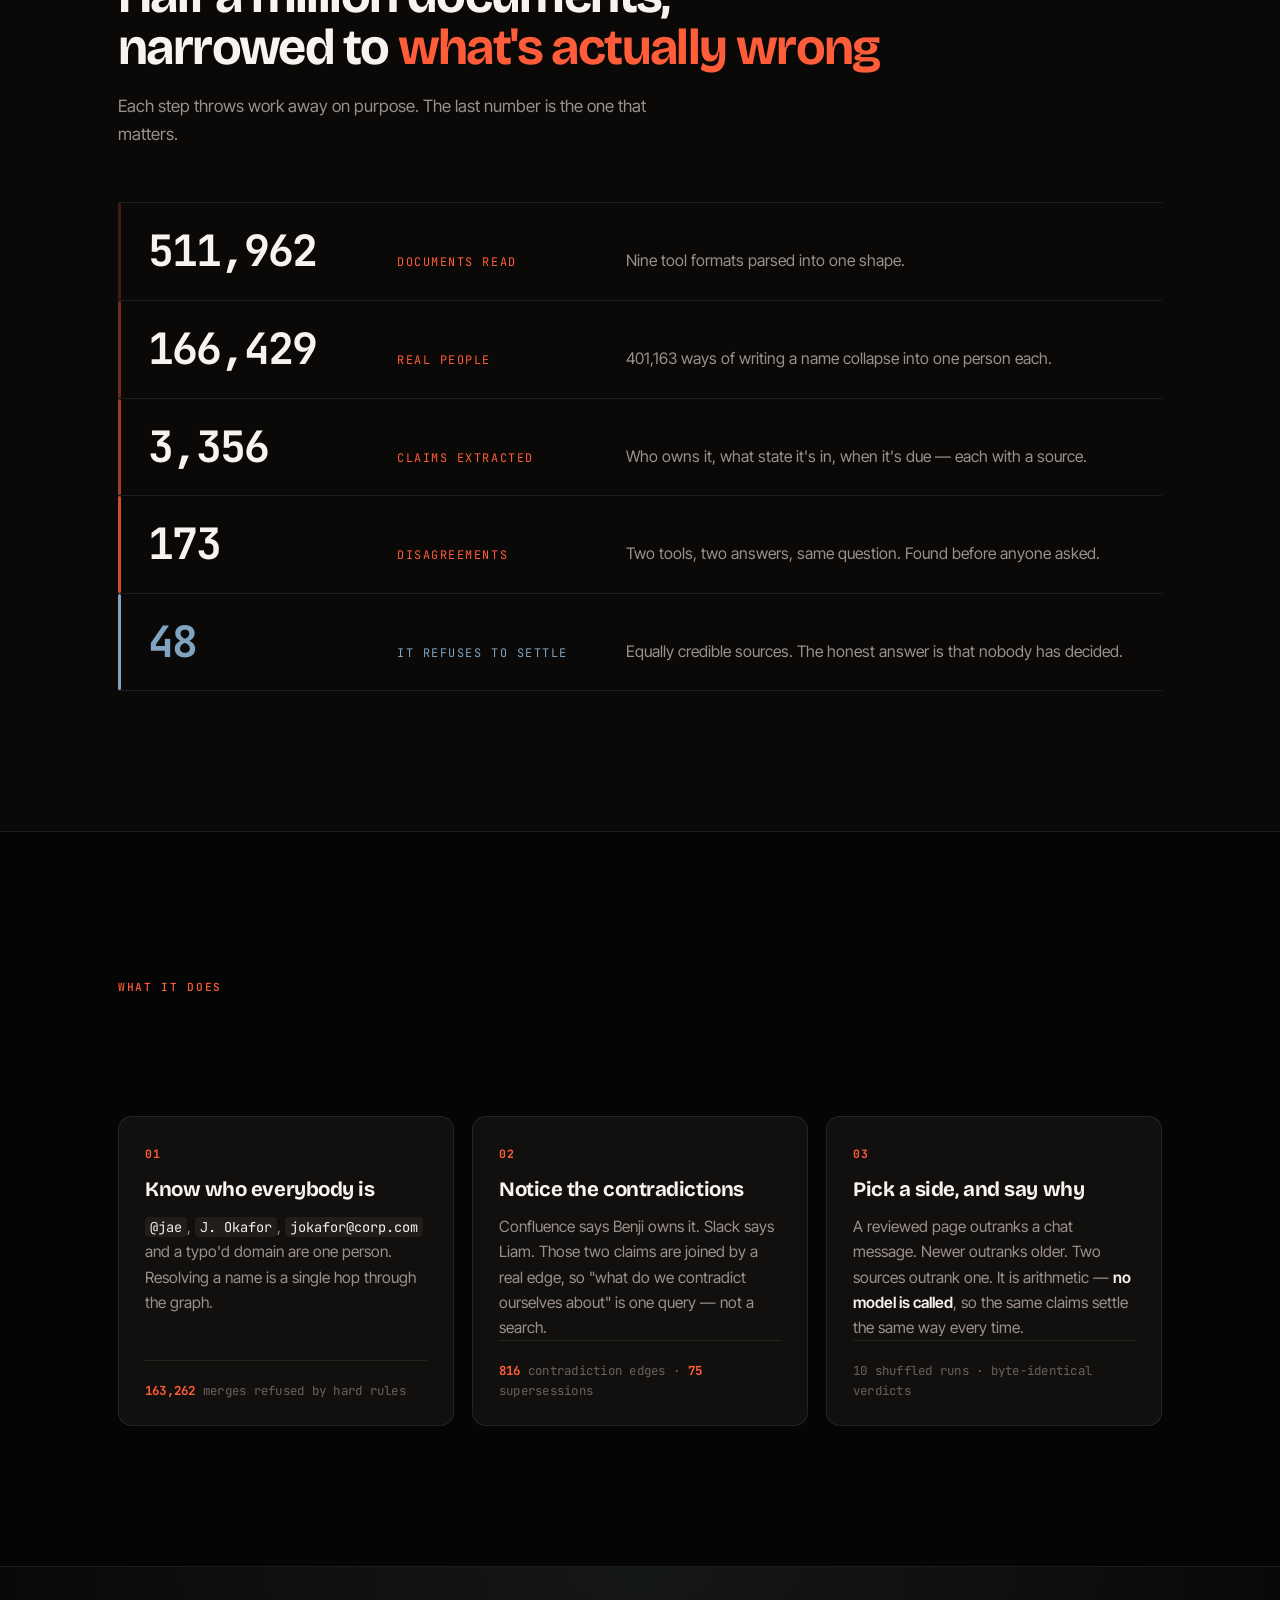
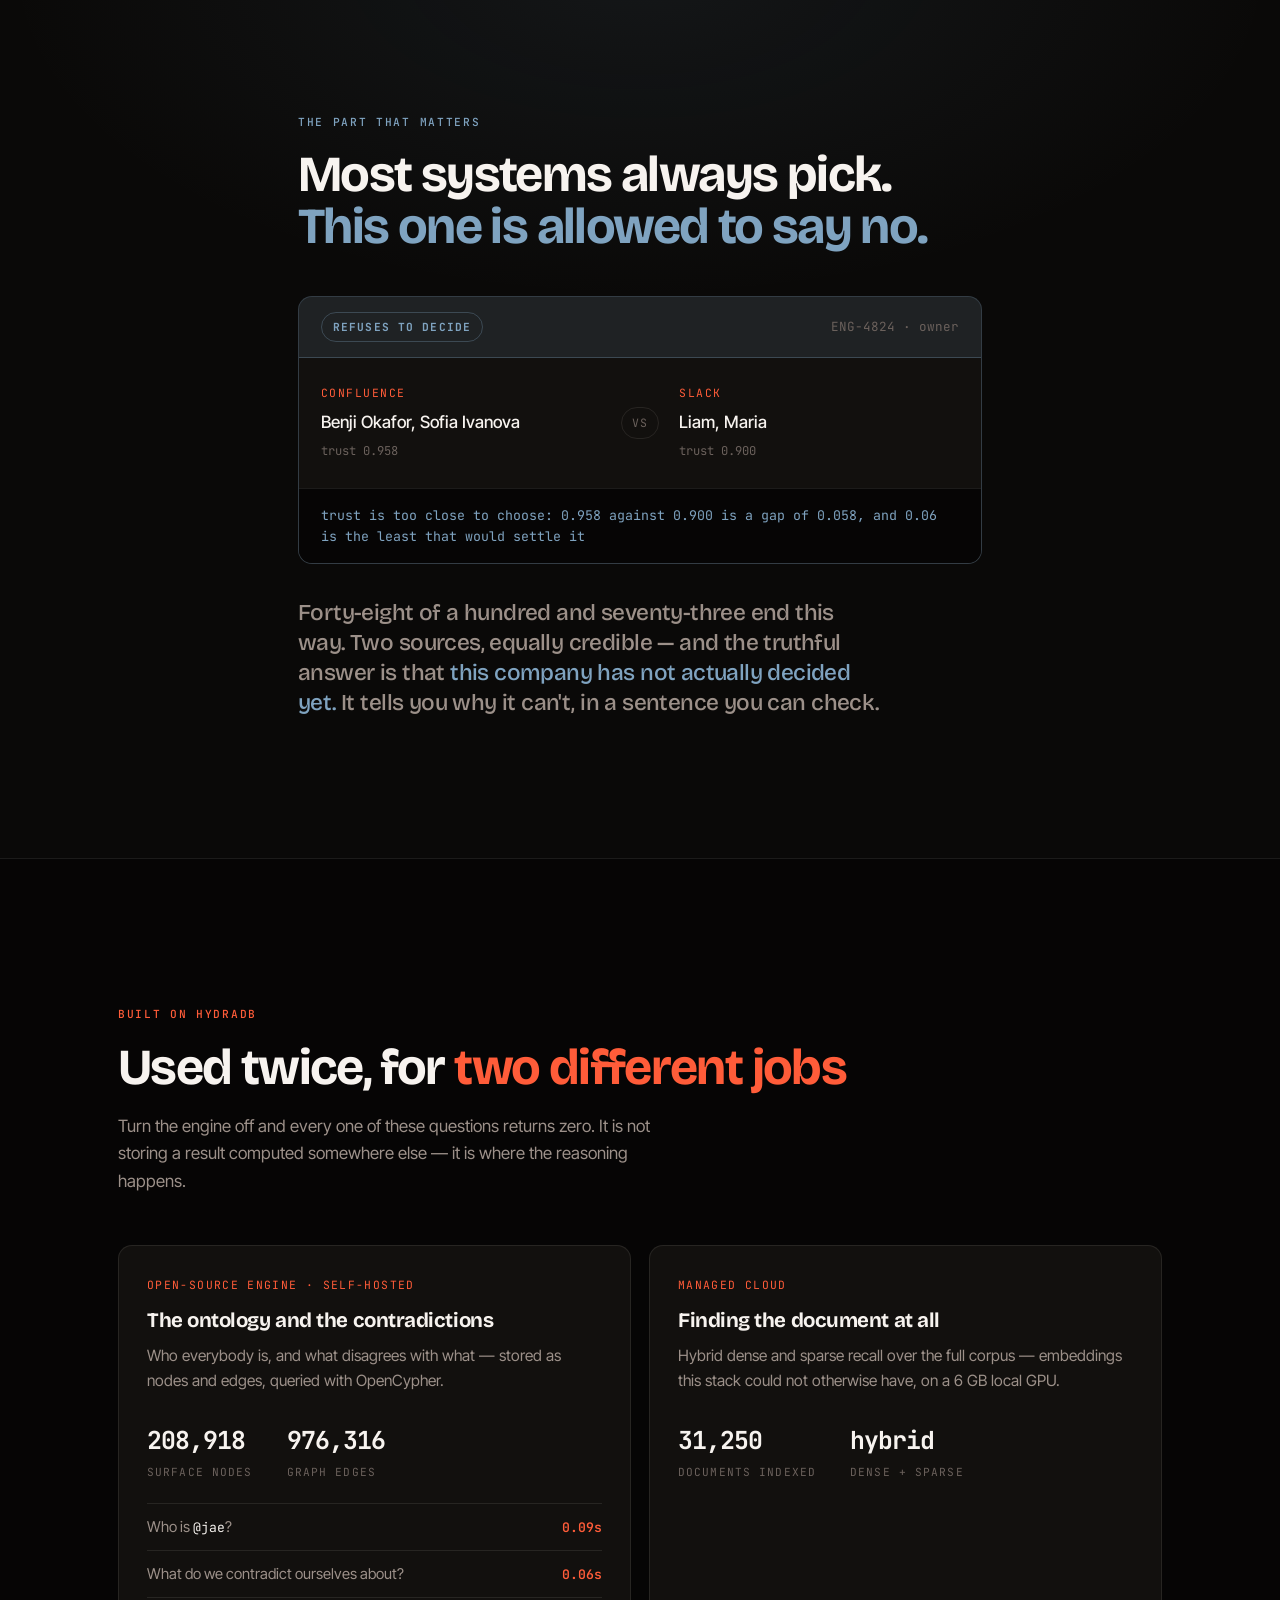
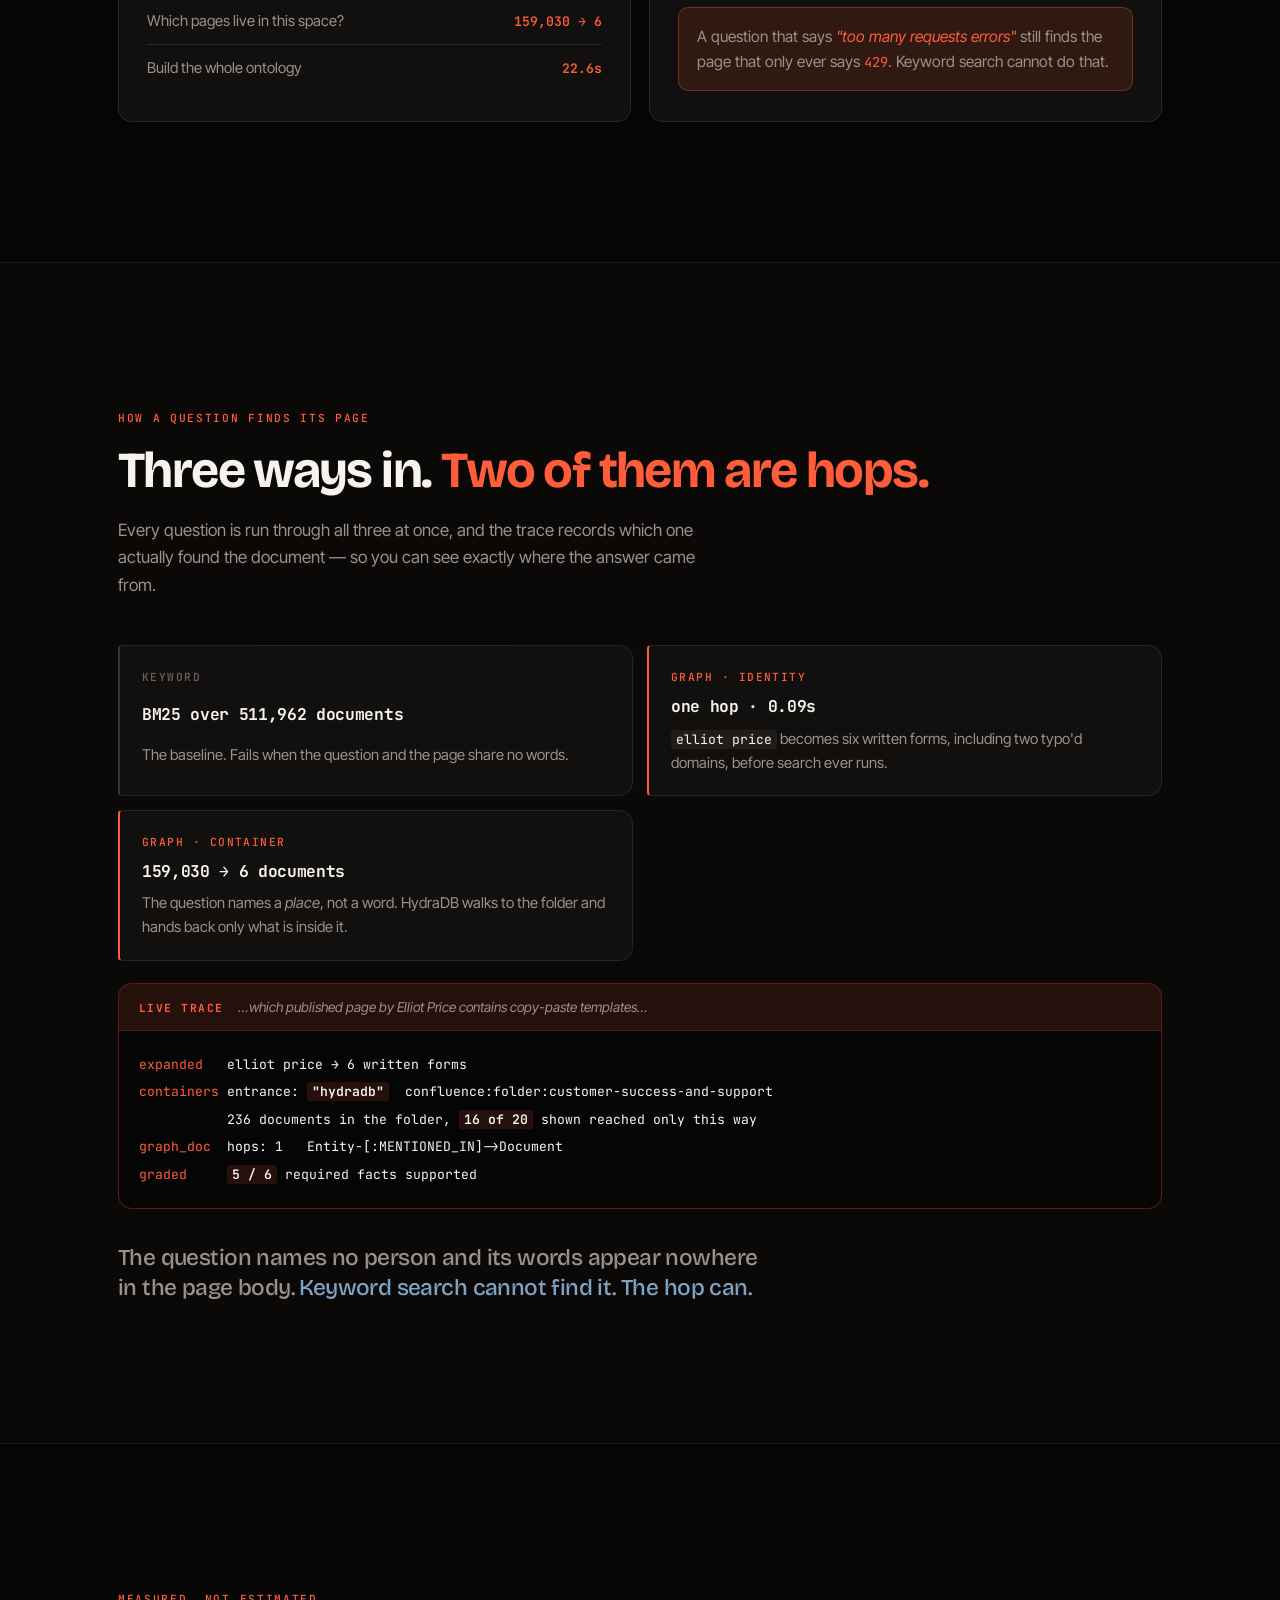
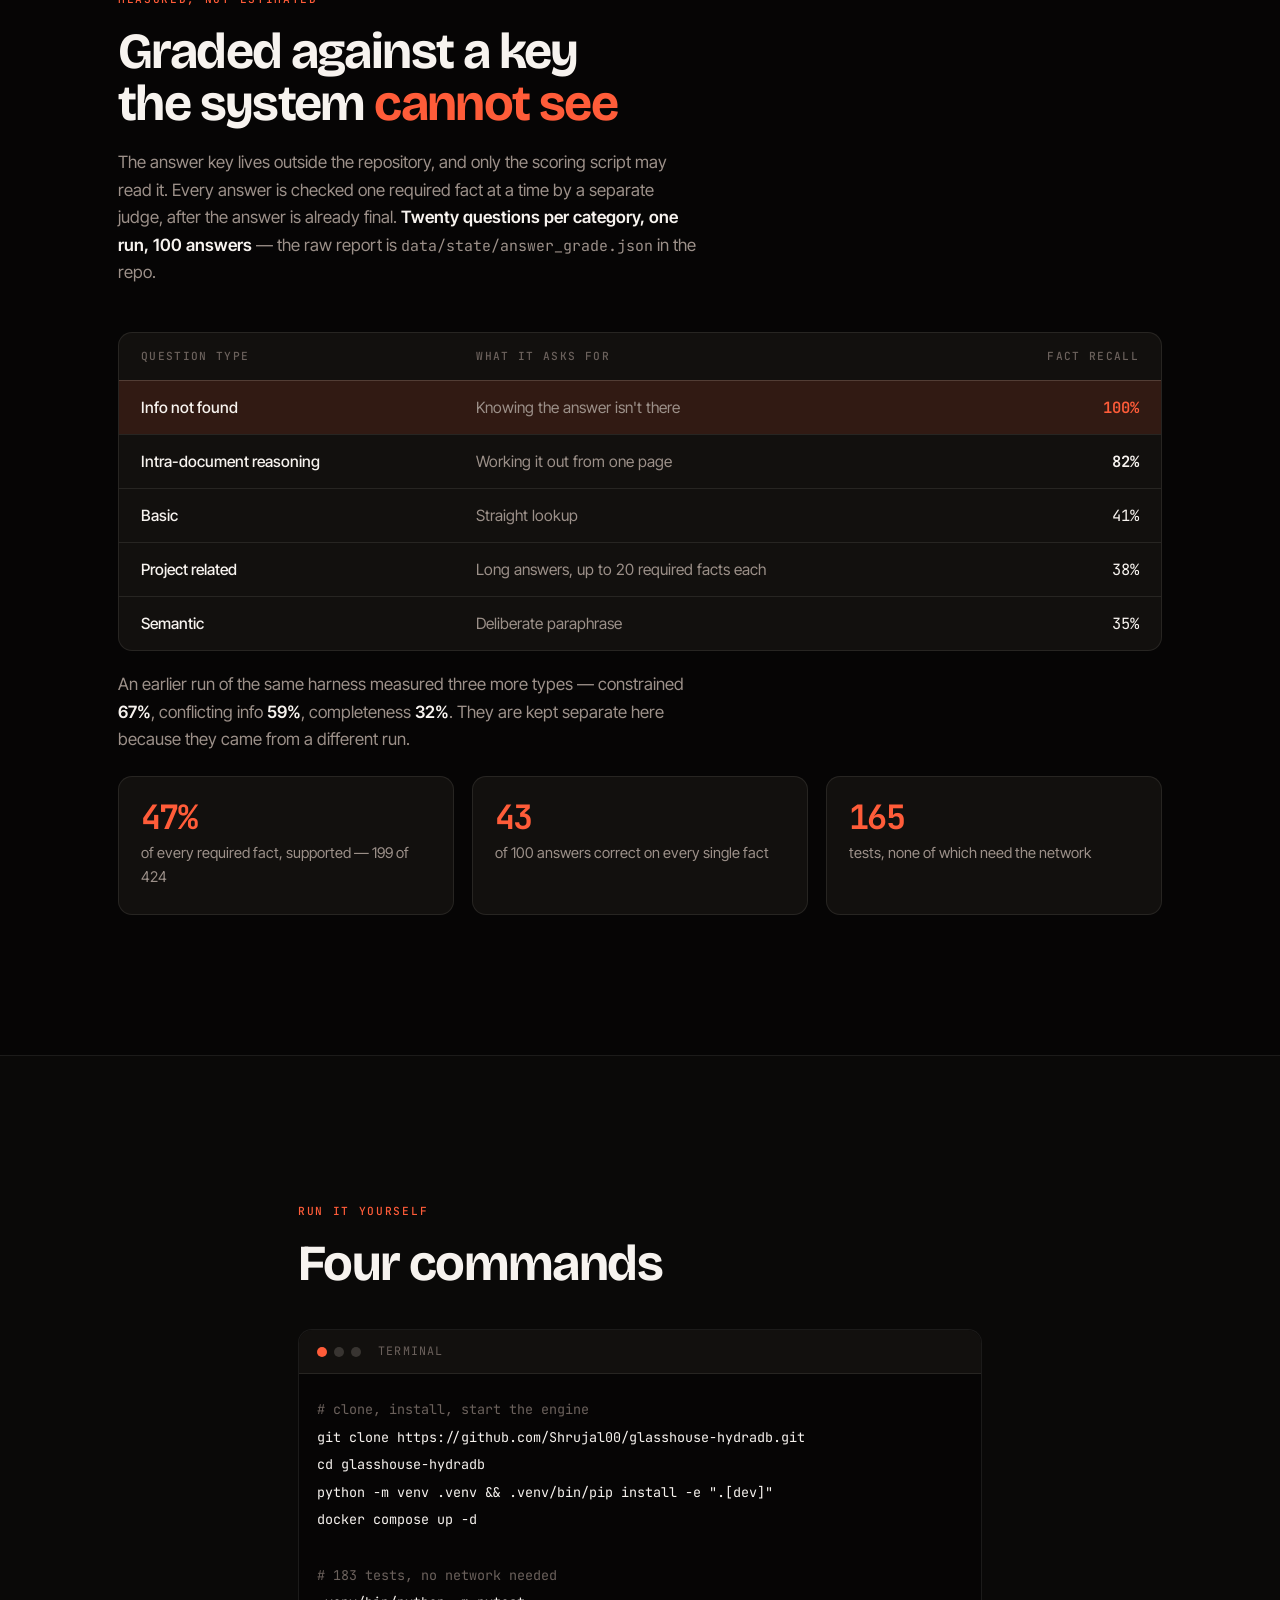
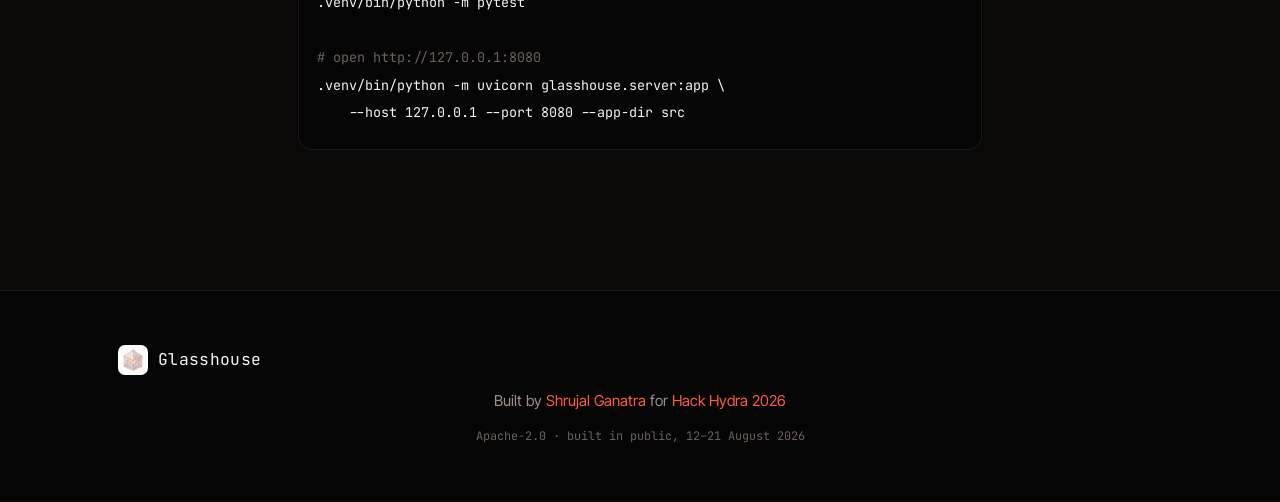
==== commit 0cbd1b11: "Tighten the showcase page and trim unused styles" ====
--- a/index.html
+++ b/index.html
@@ -240,8 +240,8 @@
 <section class="sec" id="entrances">
   <div class="wrap">
     <span class="eyebrow anim">How a question finds its page</span>
-    <h2 class="anim">Four ways in. <span class="accent">Two of them are hops.</span></h2>
-    <p class="sub anim">Every question is run through all four at once, and the trace records which one actually found the document — so the graph has to earn its place on every single answer.</p>
+    <h2 class="anim">Three ways in. <span class="accent">Two of them are hops.</span></h2>
+    <p class="sub anim">Every question is run through all three at once, and the trace records which one actually found the document — so you can see exactly where the answer came from.</p>
 
     <div class="ents">
       <div class="ent anim" style="--d:.05s">
@@ -258,11 +258,6 @@
         <span class="ent-k">graph · container</span>
         <span class="ent-n">159,030 → 6 documents</span>
         <span class="ent-d">The question names a <i>place</i>, not a word. HydraDB walks to the folder and hands back only what is inside it.</span>
-      </div>
-      <div class="ent dead anim" style="--d:.2s">
-        <span class="ent-k">person → documents</span>
-        <span class="ent-n">never added the right page</span>
-        <span class="ent-d">Measured across 570 questions, and dropped. Kept in the trace so you can watch it not fire.</span>
       </div>
     </div>
 
@@ -321,32 +316,8 @@
   </div>
 </section>
 
-<!-- ══ NEGATIVE RESULTS ══ -->
-<section class="sec" id="honest">
-  <div class="wrap">
-    <span class="eyebrow anim">Honest engineering</span>
-    <h2 class="anim">What <span class="accent">didn't</span> work</h2>
-    <p class="sub anim">A negative result that cost a day is worth as much as a feature. Every one of these sounded right.</p>
-
-    <div class="grid3">
-      <div class="neg anim" style="--d:.05s">
-        <h4>Starting from a person to find documents</h4>
-        <p>Walking <i>person → their documents</i> opens on 21 of 570 questions, and the documents it uniquely added were <b>never the correct ones.</b> One of four entrances, and the only one that failed — so we spent the effort on the container hop instead, which is what actually finds the page.</p>
-      </div>
-      <div class="neg anim" style="--d:.12s">
-        <h4>Letting a model rewrite the question</h4>
-        <p>It invents plausible identifiers that appear in no document, and the noise pushes real hits out. Retrieval got <b>worse</b> — 9/30 down to 5/30.</p>
-      </div>
-      <div class="neg anim" style="--d:.19s">
-        <h4>Keeping search in the graph</h4>
-        <p>Keyword search over 511,962 documents is the unanchored scan the engine rejects. It stays in SQLite because we measured it. The graph earns its place elsewhere.</p>
-      </div>
-    </div>
-  </div>
-</section>
-
 <!-- ══ RUN IT ══ -->
-<section class="sec alt" id="run">
+<section class="sec" id="run">
   <div class="wrap narrow">
     <span class="eyebrow anim">Run it yourself</span>
     <h2 class="anim">Four commands</h2>
--- a/styles.css
+++ b/styles.css
@@ -517,19 +517,6 @@
 }
 .stat span { font-size: 0.92rem; color: var(--mute); }
 
-/* ── negative results ───────────────────────────────────── */
-
-.neg {
-  padding: 26px 24px;
-  border: 1px solid var(--line);
-  border-left: 2px solid var(--halt-line);
-  border-radius: 4px var(--r) var(--r) 4px;
-  background: var(--ink-raise);
-}
-.neg h4 { margin-bottom: 10px; color: var(--paper); }
-.neg p { font-size: 0.95rem; color: var(--mute); }
-.neg b { color: var(--halt); }
-
 /* ── terminal ───────────────────────────────────────────── */
 
 .term {
@@ -619,21 +606,18 @@
   background: var(--ink-raise);
 }
 .ent.graph { border-left-color: var(--flame); }
-.ent.dead  { border-left-color: var(--halt-line); opacity: .72; }
 
 .ent-k {
   font-family: var(--mono); font-size: 0.7rem; font-weight: 500;
   letter-spacing: 0.13em; text-transform: uppercase; color: var(--faint);
 }
 .ent.graph .ent-k { color: var(--flame); }
-.ent.dead  .ent-k { color: var(--halt); }
 
 .ent-n {
   font-family: var(--mono); font-size: 1.02rem; font-weight: 700;
   letter-spacing: -0.02em; color: var(--paper);
   font-variant-numeric: tabular-nums;
 }
-.ent.dead .ent-n { color: var(--halt); text-decoration: line-through; text-decoration-thickness: 1px; }
 
 .ent-d { font-size: 0.93rem; color: var(--mute); }
 .ent-d code { color: var(--paper); background: rgba(255,238,228,.06); padding: 1px 5px; border-radius: 4px; }
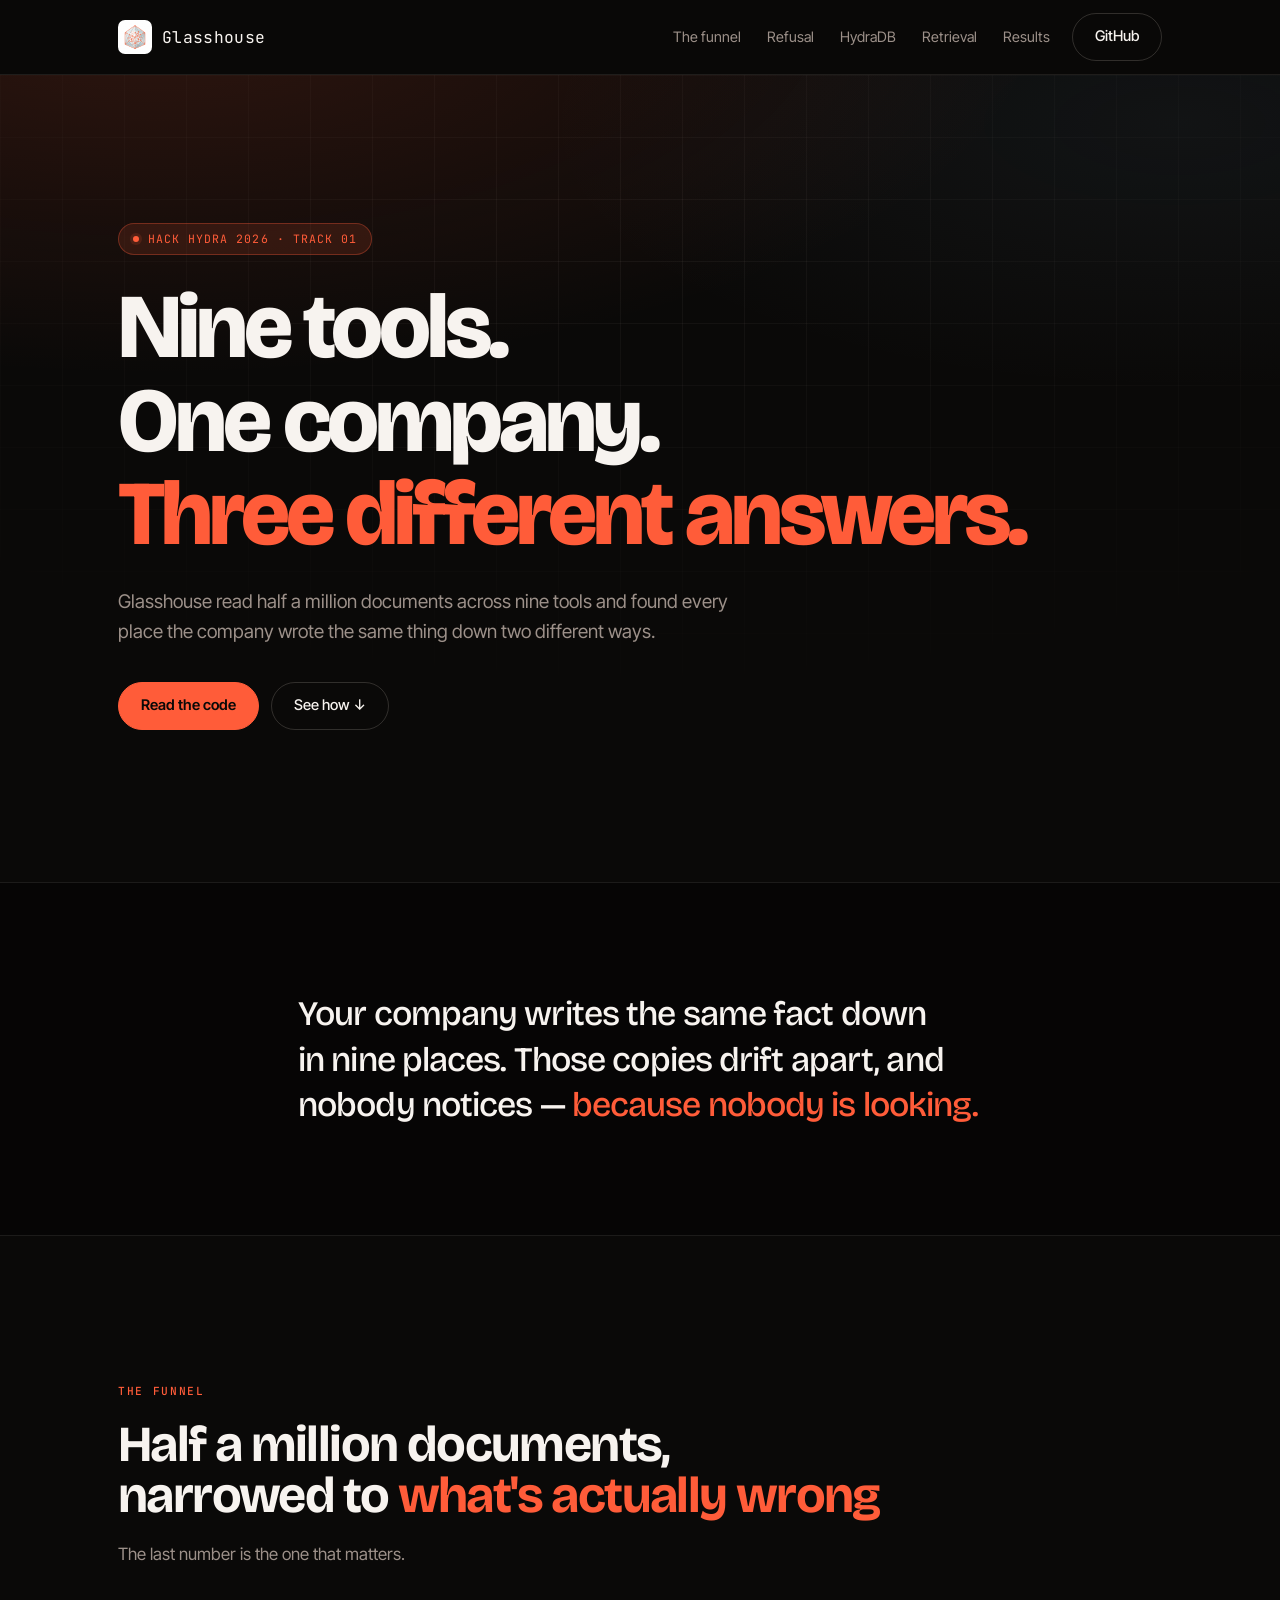
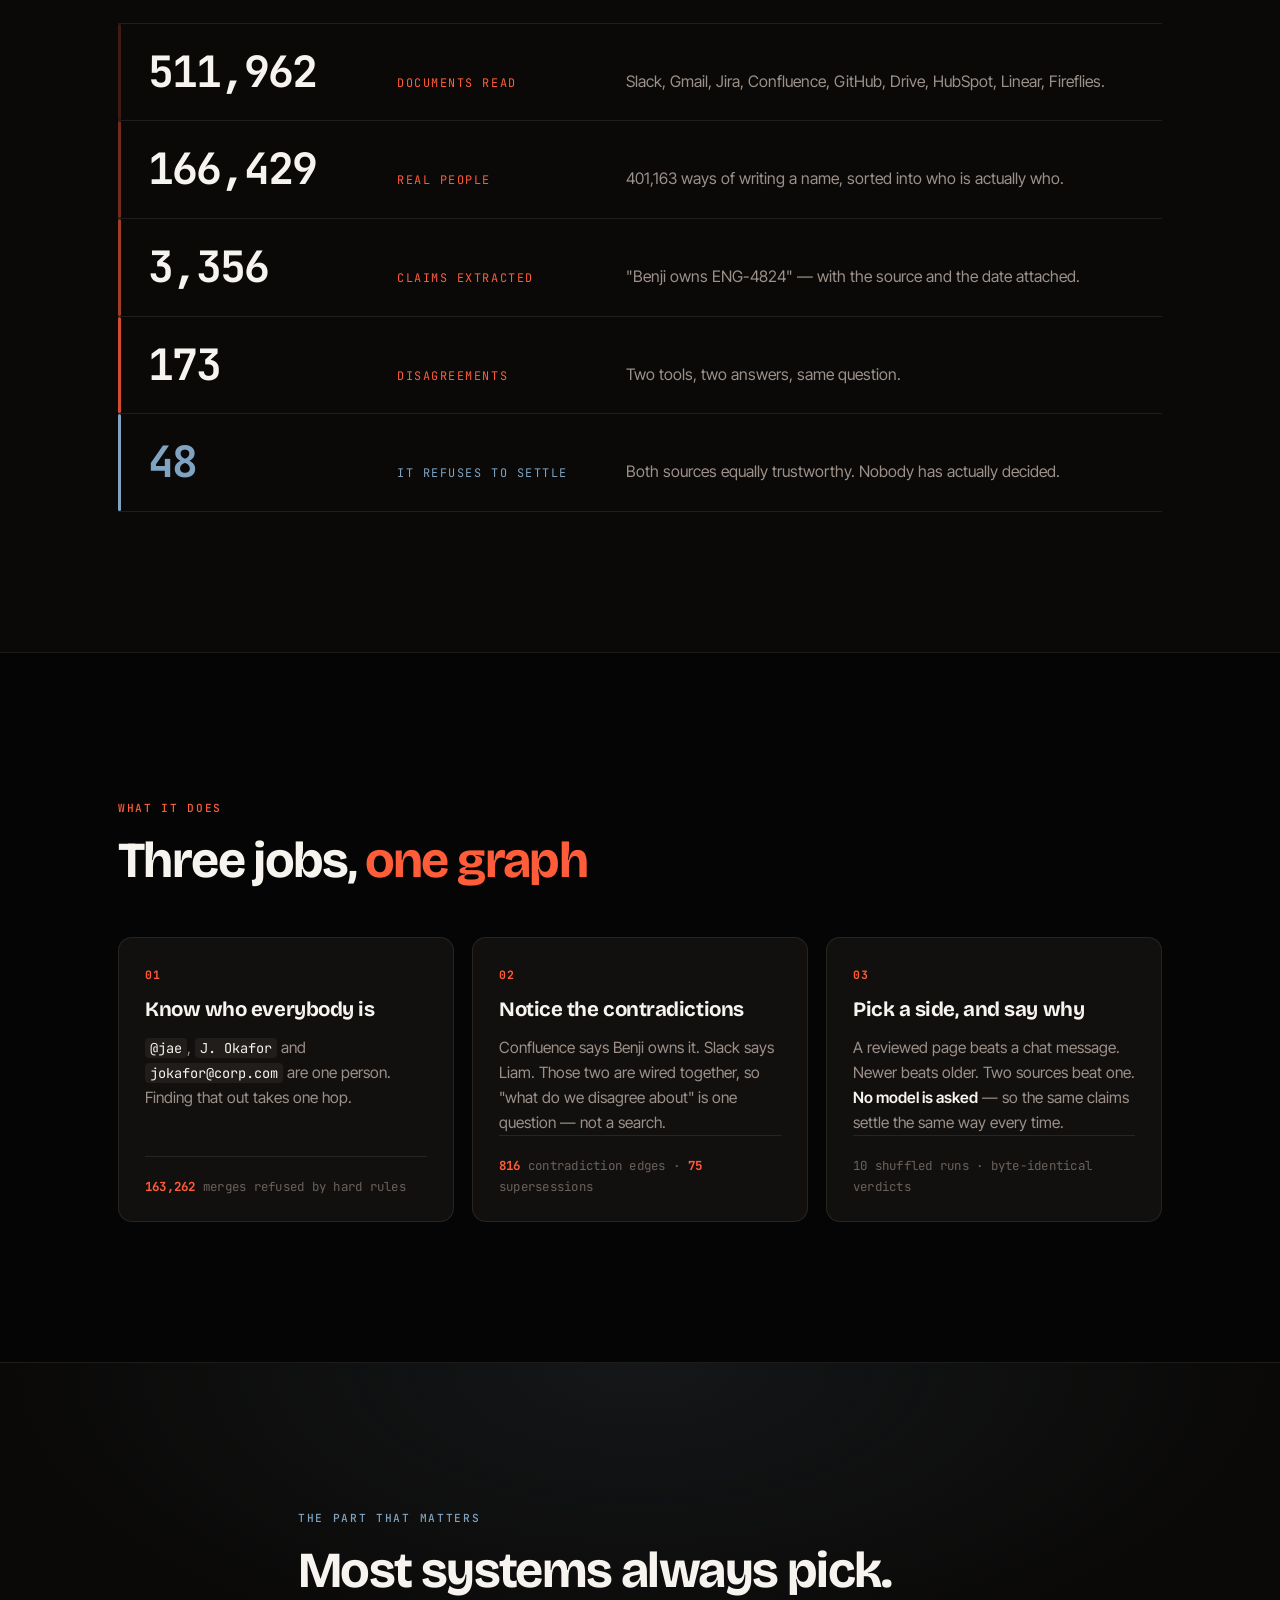
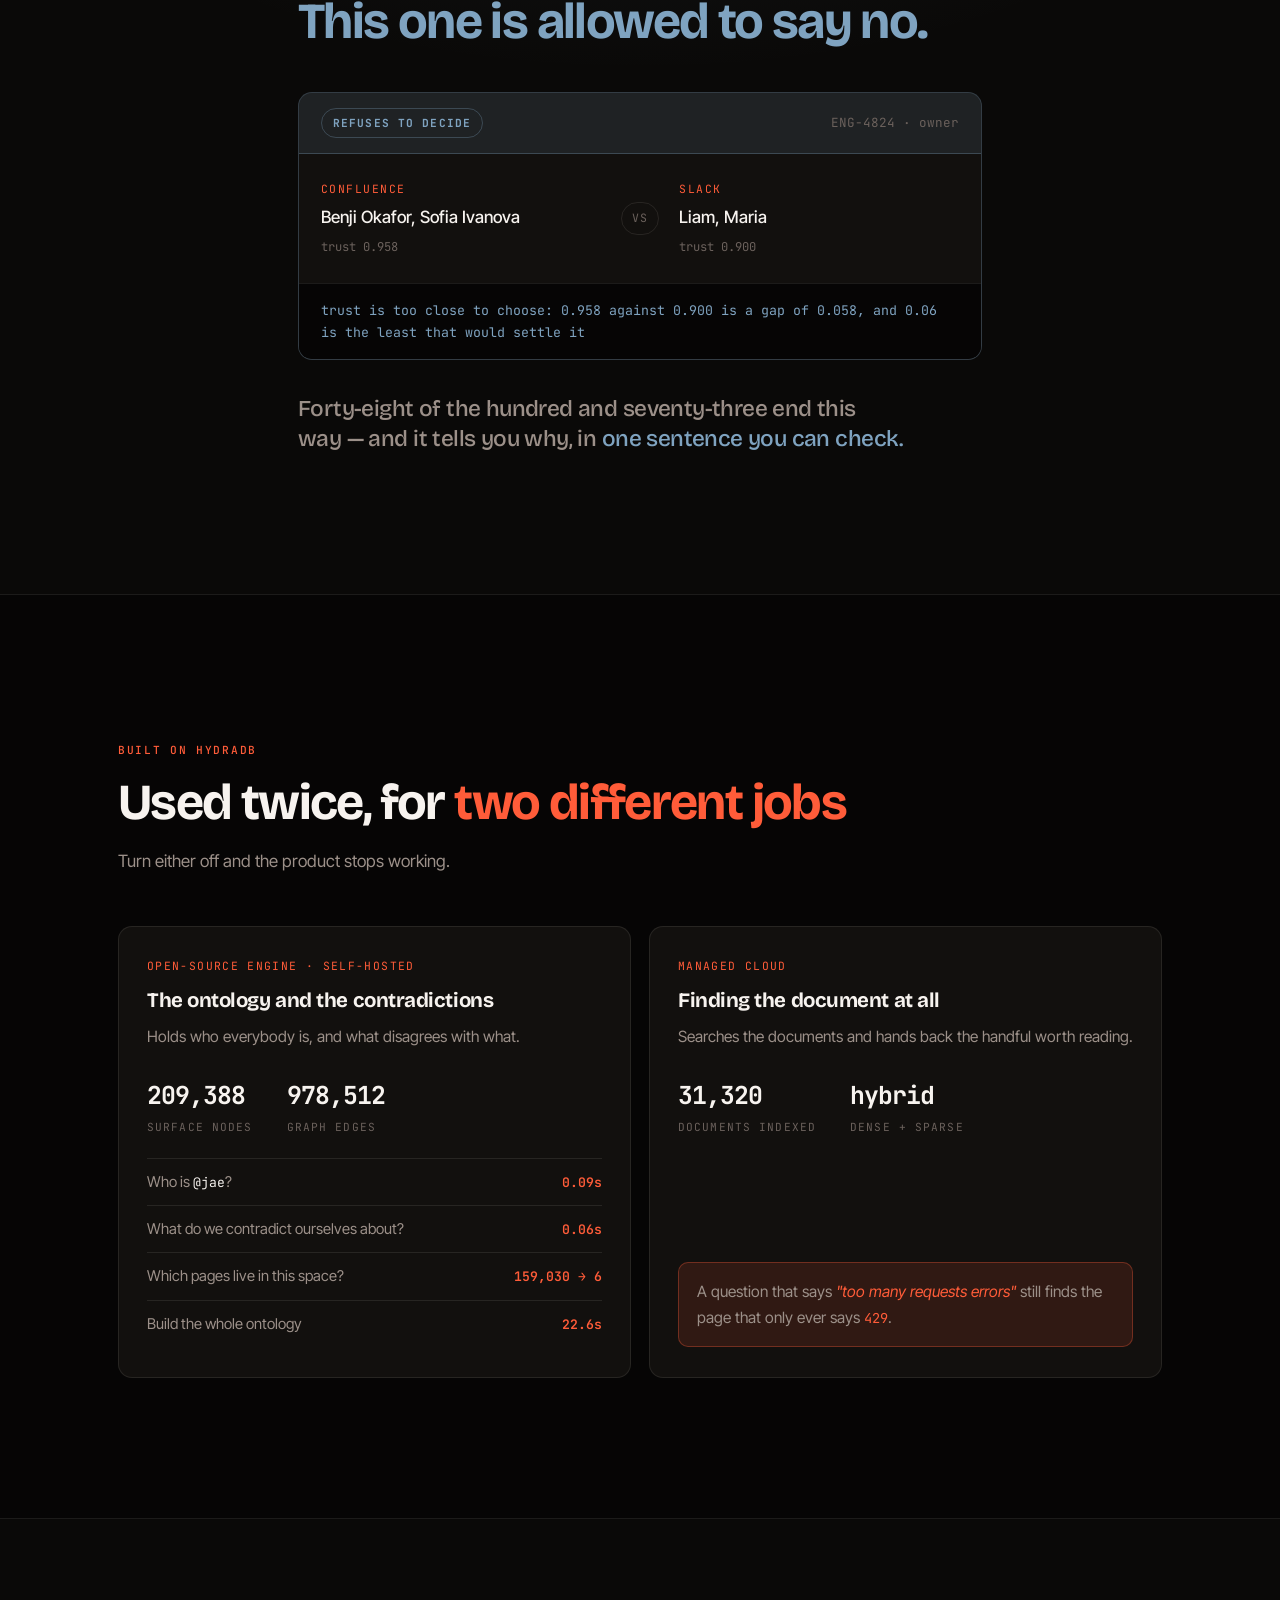
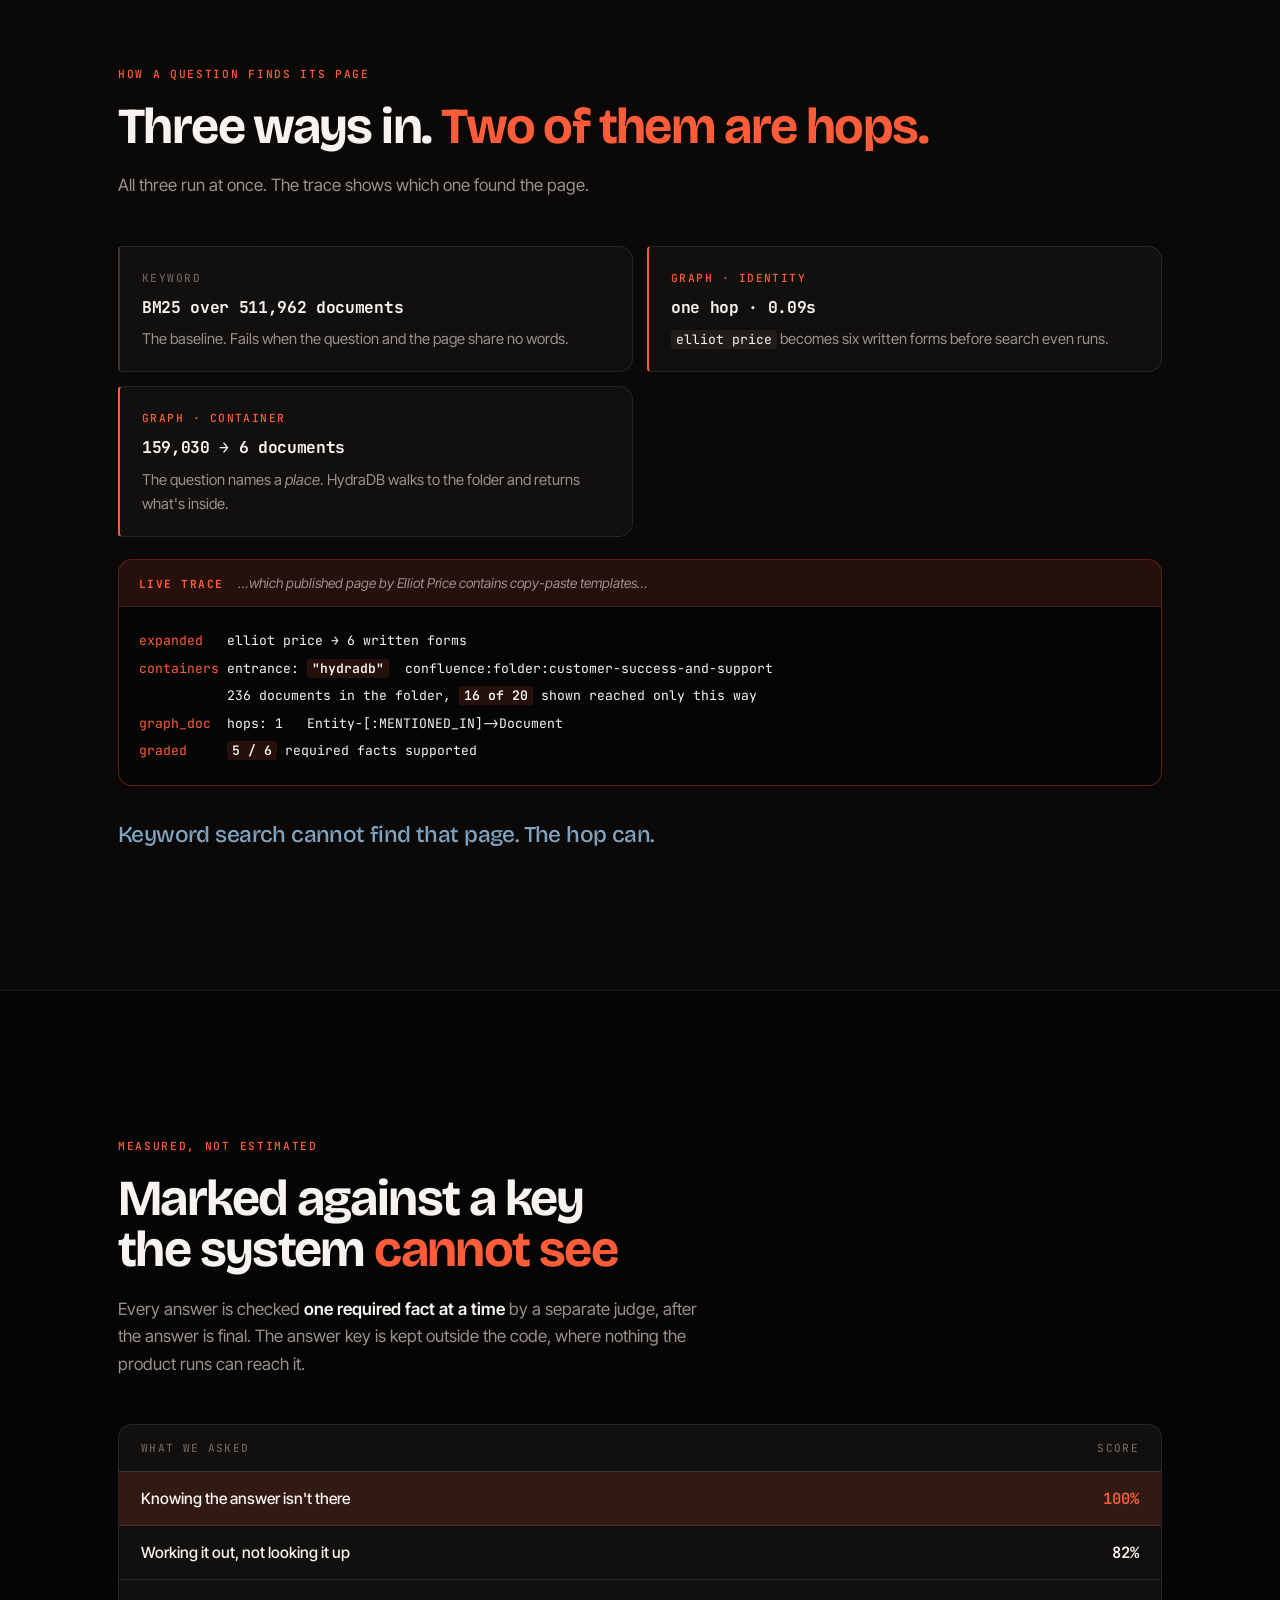
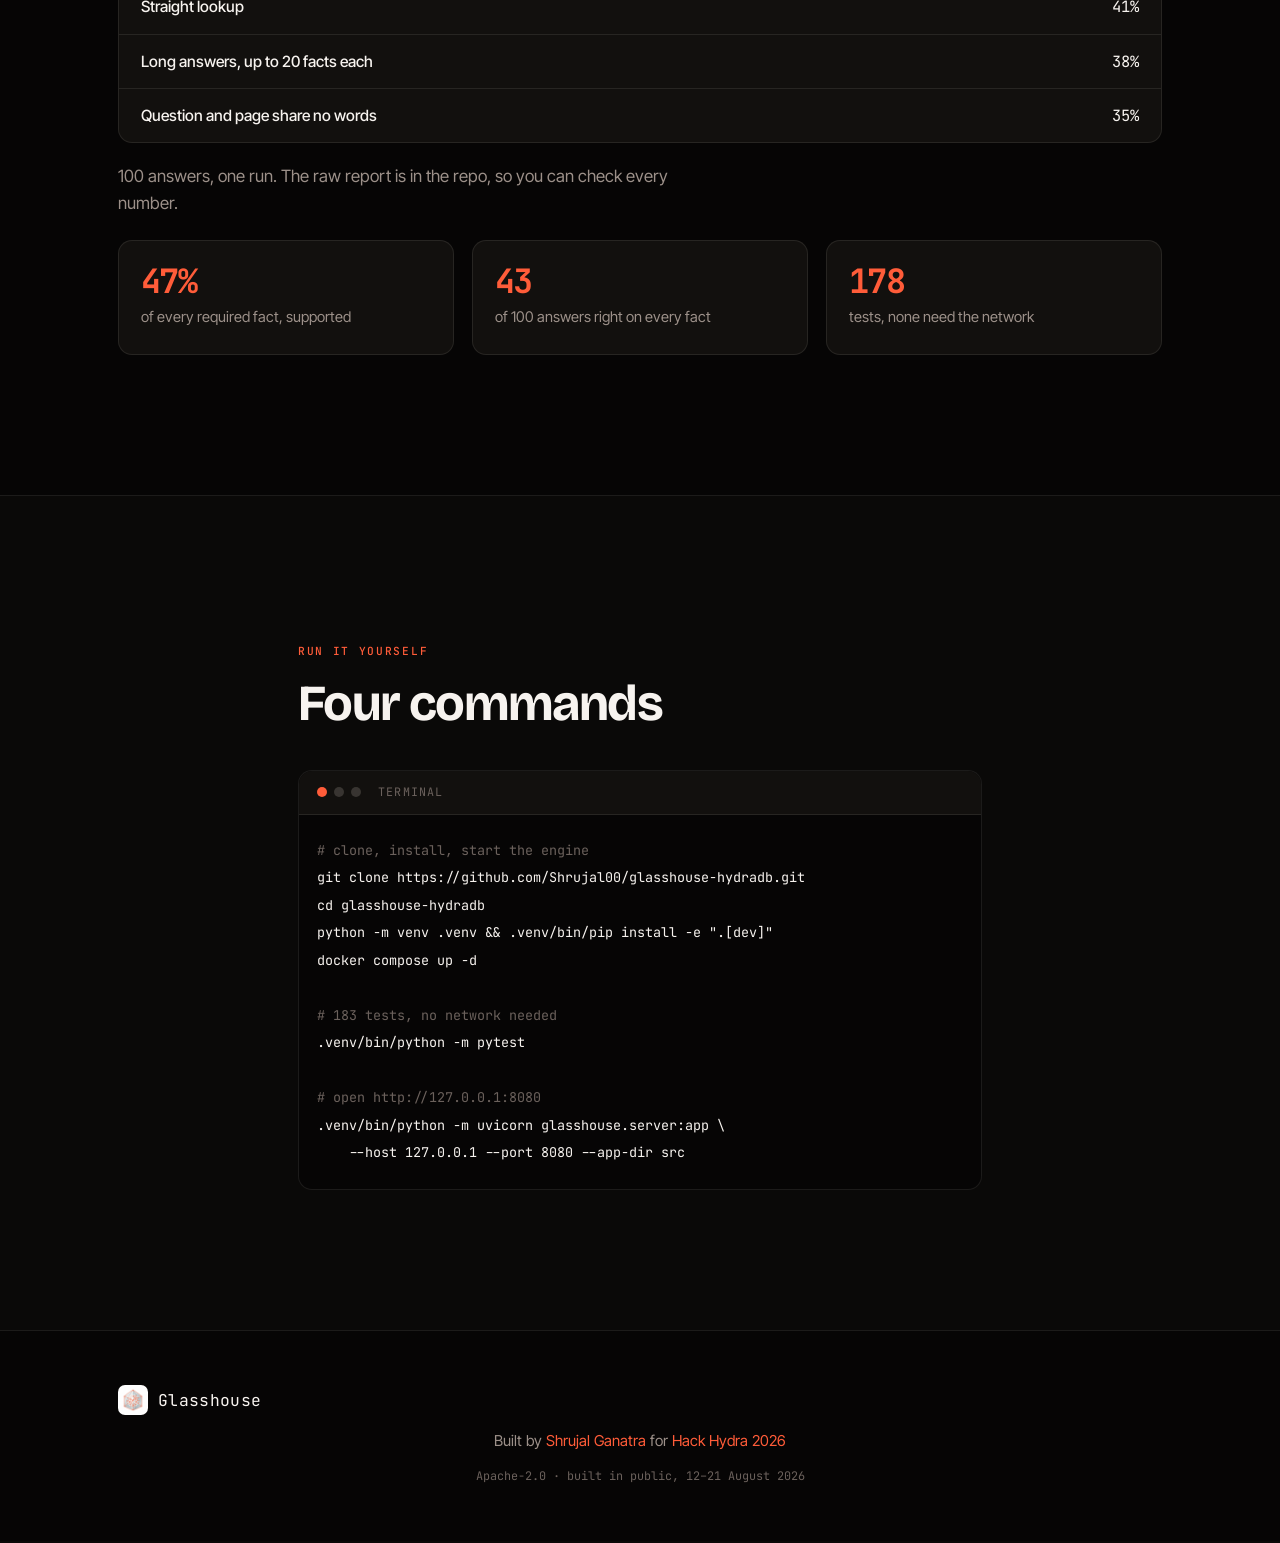
==== commit 485a0bf5: "Rewrite the README and showcase copy in plain language" ====
--- a/index.html
+++ b/index.html
@@ -51,9 +51,8 @@
       <em>Three&nbsp;different&nbsp;answers.</em>
     </h1>
     <p class="lede anim" style="--d:.14s">
-      Glasshouse read half a million documents across Slack, Gmail, Jira, Confluence,
-      GitHub, Drive, HubSpot, Linear and Fireflies — and found every place the company
-      wrote the same thing down two different ways. Nobody had to ask.
+      Glasshouse read half a million documents across nine tools and found every place
+      the company wrote the same thing down two different ways.
     </p>
     <div class="row anim" style="--d:.2s">
       <a href="https://github.com/Shrujal00/glasshouse-hydradb" target="_blank" rel="noopener" class="btn btn-solid">Read the code</a>
@@ -70,9 +69,8 @@
 <section class="band">
   <div class="wrap narrow">
     <p class="statement anim">
-      A company keeps the same fact in nine places. Over time those facts drift apart,
+      Your company writes the same fact down in nine places. Those copies drift apart,
       and nobody notices — <span class="hl">because nobody is looking.</span>
-      You find out when somebody acts on the wrong one.
     </p>
   </div>
 </section>
@@ -82,33 +80,33 @@
   <div class="wrap">
     <span class="eyebrow anim">The funnel</span>
     <h2 class="anim">Half a million documents,<br>narrowed to <span class="accent">what's actually wrong</span></h2>
-    <p class="sub anim">Each step throws work away on purpose. The last number is the one that matters.</p>
+    <p class="sub anim">The last number is the one that matters.</p>
 
     <ol class="funnel">
       <li class="anim" style="--d:.05s">
         <span class="fn-n" data-target="511962">0</span>
         <span class="fn-l">documents read</span>
-        <span class="fn-d">Nine tool formats parsed into one shape.</span>
+        <span class="fn-d">Slack, Gmail, Jira, Confluence, GitHub, Drive, HubSpot, Linear, Fireflies.</span>
       </li>
       <li class="anim" style="--d:.1s">
         <span class="fn-n" data-target="166429">0</span>
         <span class="fn-l">real people</span>
-        <span class="fn-d">401,163 ways of writing a name collapse into one person each.</span>
+        <span class="fn-d">401,163 ways of writing a name, sorted into who is actually who.</span>
       </li>
       <li class="anim" style="--d:.15s">
         <span class="fn-n" data-target="3356">0</span>
         <span class="fn-l">claims extracted</span>
-        <span class="fn-d">Who owns it, what state it's in, when it's due — each with a source.</span>
+        <span class="fn-d">"Benji owns ENG-4824" — with the source and the date attached.</span>
       </li>
       <li class="anim" style="--d:.2s">
         <span class="fn-n" data-target="173">0</span>
         <span class="fn-l">disagreements</span>
-        <span class="fn-d">Two tools, two answers, same question. Found before anyone asked.</span>
+        <span class="fn-d">Two tools, two answers, same question.</span>
       </li>
       <li class="anim last" style="--d:.25s">
         <span class="fn-n" data-target="48">0</span>
         <span class="fn-l">it refuses to settle</span>
-        <span class="fn-d">Equally credible sources. The honest answer is that nobody has decided.</span>
+        <span class="fn-d">Both sources equally trustworthy. Nobody has actually decided.</span>
       </li>
     </ol>
   </div>
@@ -125,9 +123,8 @@
         <span class="card-k">01</span>
         <h3>Know who everybody is</h3>
         <p>
-          <code>@jae</code>, <code>J. Okafor</code>, <code>jokafor@corp.com</code> and a
-          typo'd domain are one person. Resolving a name is a single hop through the
-          graph.
+          <code>@jae</code>, <code>J. Okafor</code> and <code>jokafor@corp.com</code>
+          are one person. Finding that out takes one hop.
         </p>
         <div class="card-f"><b>163,262</b> merges refused by hard rules</div>
       </article>
@@ -136,9 +133,8 @@
         <span class="card-k">02</span>
         <h3>Notice the contradictions</h3>
         <p>
-          Confluence says Benji owns it. Slack says Liam. Those two claims are joined by
-          a real edge, so "what do we contradict ourselves about" is one query — not a
-          search.
+          Confluence says Benji owns it. Slack says Liam. Those two are wired together,
+          so "what do we disagree about" is one question — not a search.
         </p>
         <div class="card-f"><b>816</b> contradiction edges · <b>75</b> supersessions</div>
       </article>
@@ -147,9 +143,8 @@
         <span class="card-k">03</span>
         <h3>Pick a side, and say why</h3>
         <p>
-          A reviewed page outranks a chat message. Newer outranks older. Two sources
-          outrank one. It is arithmetic — <b>no model is called</b>, so the same claims
-          settle the same way every time.
+          A reviewed page beats a chat message. Newer beats older. Two sources beat one.
+          <b>No model is asked</b> — so the same claims settle the same way every time.
         </p>
         <div class="card-f">10 shuffled runs · byte-identical verdicts</div>
       </article>
@@ -188,9 +183,8 @@
     </div>
 
     <p class="statement small anim" style="--d:.16s">
-      Forty-eight of a hundred and seventy-three end this way. Two sources, equally
-      credible — and the truthful answer is that <span class="hl">this company has not
-      actually decided yet.</span> It tells you why it can't, in a sentence you can check.
+      Forty-eight of the hundred and seventy-three end this way — and it tells you why,
+      in <span class="hl">one sentence you can check.</span>
     </p>
   </div>
 </section>
@@ -200,13 +194,13 @@
   <div class="wrap">
     <span class="eyebrow anim">Built on HydraDB</span>
     <h2 class="anim">Used twice, for <span class="accent">two different jobs</span></h2>
-    <p class="sub anim">Turn the engine off and every one of these questions returns zero. It is not storing a result computed somewhere else — it is where the reasoning happens.</p>
+    <p class="sub anim">Turn either off and the product stops working.</p>
 
     <div class="grid2">
       <article class="hcard anim" style="--d:.05s">
         <span class="hcard-k">Open-source engine · self-hosted</span>
         <h3>The ontology and the contradictions</h3>
-        <p>Who everybody is, and what disagrees with what — stored as nodes and edges, queried with OpenCypher.</p>
+        <p>Holds who everybody is, and what disagrees with what.</p>
         <div class="pair">
           <div><b data-target="209388">0</b><span>surface nodes</span></div>
           <div><b data-target="978512">0</b><span>graph edges</span></div>
@@ -222,14 +216,14 @@
       <article class="hcard anim" style="--d:.12s">
         <span class="hcard-k">Managed cloud</span>
         <h3>Finding the document at all</h3>
-        <p>Hybrid dense and sparse recall over the full corpus — embeddings this stack could not otherwise have, on a 6&nbsp;GB local GPU.</p>
+        <p>Searches the documents and hands back the handful worth reading.</p>
         <div class="pair">
           <div><b data-target="31320">0</b><span>documents indexed</span></div>
           <div><b>hybrid</b><span>dense + sparse</span></div>
         </div>
         <p class="note">
           A question that says <i>"too many requests errors"</i> still finds the page that
-          only ever says <code>429</code>. Keyword search cannot do that.
+          only ever says <code>429</code>.
         </p>
       </article>
     </div>
@@ -241,7 +235,7 @@
   <div class="wrap">
     <span class="eyebrow anim">How a question finds its page</span>
     <h2 class="anim">Three ways in. <span class="accent">Two of them are hops.</span></h2>
-    <p class="sub anim">Every question is run through all three at once, and the trace records which one actually found the document — so you can see exactly where the answer came from.</p>
+    <p class="sub anim">All three run at once. The trace shows which one found the page.</p>
 
     <div class="ents">
       <div class="ent anim" style="--d:.05s">
@@ -252,12 +246,12 @@
       <div class="ent graph anim" style="--d:.1s">
         <span class="ent-k">graph · identity</span>
         <span class="ent-n">one hop · 0.09s</span>
-        <span class="ent-d"><code>elliot price</code> becomes six written forms, including two typo'd domains, before search ever runs.</span>
+        <span class="ent-d"><code>elliot price</code> becomes six written forms before search even runs.</span>
       </div>
       <div class="ent graph anim" style="--d:.15s">
         <span class="ent-k">graph · container</span>
         <span class="ent-n">159,030 → 6 documents</span>
-        <span class="ent-d">The question names a <i>place</i>, not a word. HydraDB walks to the folder and hands back only what is inside it.</span>
+        <span class="ent-d">The question names a <i>place</i>. HydraDB walks to the folder and returns what's inside.</span>
       </div>
     </div>
 
@@ -271,8 +265,7 @@
     </div>
 
     <p class="statement small anim" style="--d:.3s">
-      The question names no person and its words appear nowhere in the page body.
-      <span class="hl">Keyword search cannot find it. The hop can.</span>
+      <span class="hl">Keyword search cannot find that page. The hop can.</span>
     </p>
   </div>
 </section>
@@ -281,37 +274,34 @@
 <section class="sec alt" id="results">
   <div class="wrap">
     <span class="eyebrow anim">Measured, not estimated</span>
-    <h2 class="anim">Graded against a key<br>the system <span class="accent">cannot see</span></h2>
+    <h2 class="anim">Marked against a key<br>the system <span class="accent">cannot see</span></h2>
     <p class="sub anim">
-      The answer key lives outside the repository, and only the scoring script may read
-      it. Every answer is checked one required fact at a time by a separate judge, after
-      the answer is already final. <b>Twenty questions per category, one run, 100 answers</b>
-      — the raw report is <code>data/state/answer_grade.json</code> in the repo.
+      Every answer is checked <b>one required fact at a time</b> by a separate judge,
+      after the answer is final. The answer key is kept outside the code, where nothing
+      the product runs can reach it.
     </p>
 
     <div class="tbl-wrap anim" style="--d:.08s">
       <table class="tbl">
-        <thead><tr><th>Question type</th><th>What it asks for</th><th>Fact recall</th></tr></thead>
+        <thead><tr><th>What we asked</th><th>Score</th></tr></thead>
         <tbody>
-          <tr class="win"><td>Info not found</td><td>Knowing the answer isn't there</td><td><b>100%</b></td></tr>
-          <tr><td>Intra-document reasoning</td><td>Working it out from one page</td><td><b>82%</b></td></tr>
-          <tr><td>Basic</td><td>Straight lookup</td><td>41%</td></tr>
-          <tr><td>Project related</td><td>Long answers, up to 20 required facts each</td><td>38%</td></tr>
-          <tr><td>Semantic</td><td>Deliberate paraphrase</td><td>35%</td></tr>
+          <tr class="win"><td>Knowing the answer isn't there</td><td><b>100%</b></td></tr>
+          <tr><td>Working it out, not looking it up</td><td><b>82%</b></td></tr>
+          <tr><td>Straight lookup</td><td>41%</td></tr>
+          <tr><td>Long answers, up to 20 facts each</td><td>38%</td></tr>
+          <tr><td>Question and page share no words</td><td>35%</td></tr>
         </tbody>
       </table>
     </div>
 
     <p class="sub anim" style="--d:.1s">
-      An earlier run of the same harness measured three more types — constrained <b>67%</b>,
-      conflicting info <b>59%</b>, completeness <b>32%</b>. They are kept separate here
-      because they came from a different run.
+      100 answers, one run. The raw report is in the repo, so you can check every number.
     </p>
 
     <div class="grid3 tight">
-      <div class="stat anim" style="--d:.05s"><b>47%</b><span>of every required fact, supported — 199 of 424</span></div>
-      <div class="stat anim" style="--d:.1s"><b>43</b><span>of 100 answers correct on every single fact</span></div>
-      <div class="stat anim" style="--d:.15s"><b data-target="183">0</b><span>tests, none of which need the network</span></div>
+      <div class="stat anim" style="--d:.05s"><b>47%</b><span>of every required fact, supported</span></div>
+      <div class="stat anim" style="--d:.1s"><b>43</b><span>of 100 answers right on every fact</span></div>
+      <div class="stat anim" style="--d:.15s"><b data-target="183">0</b><span>tests, none need the network</span></div>
     </div>
   </div>
 </section>
